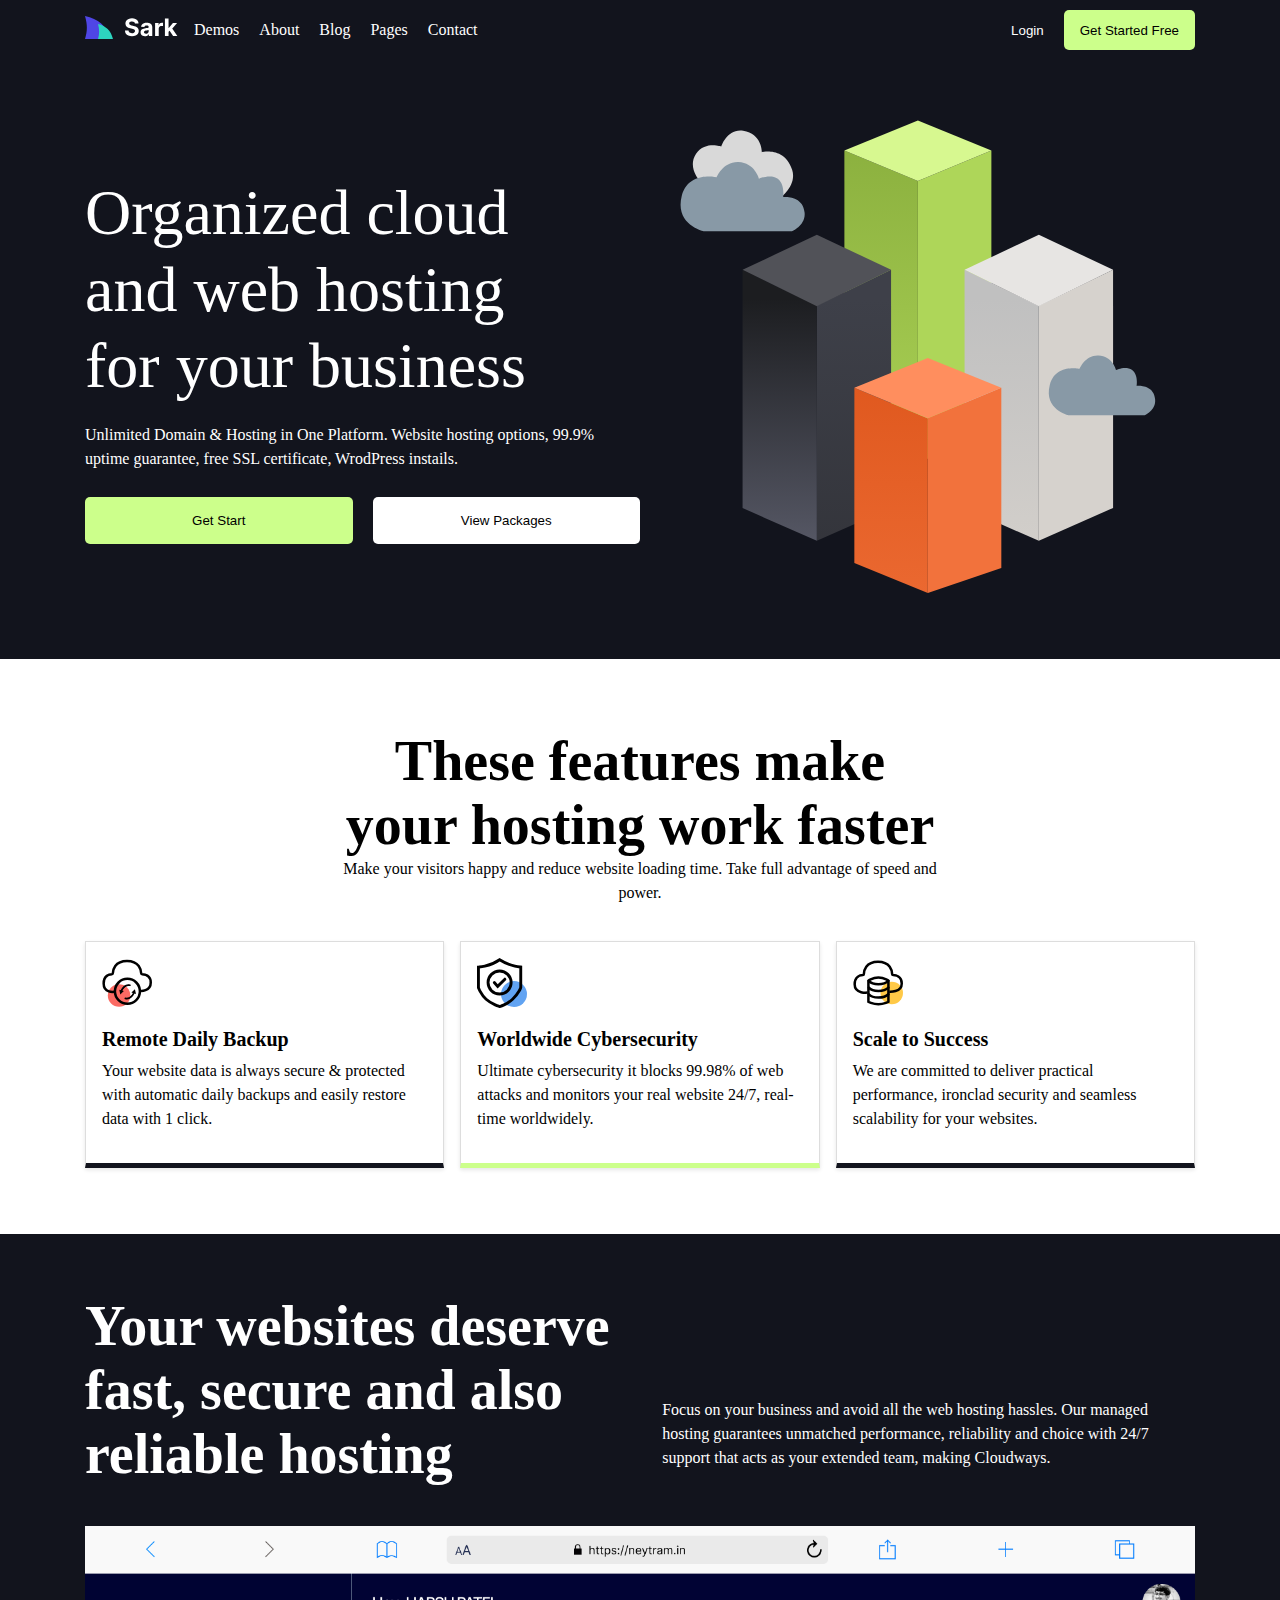
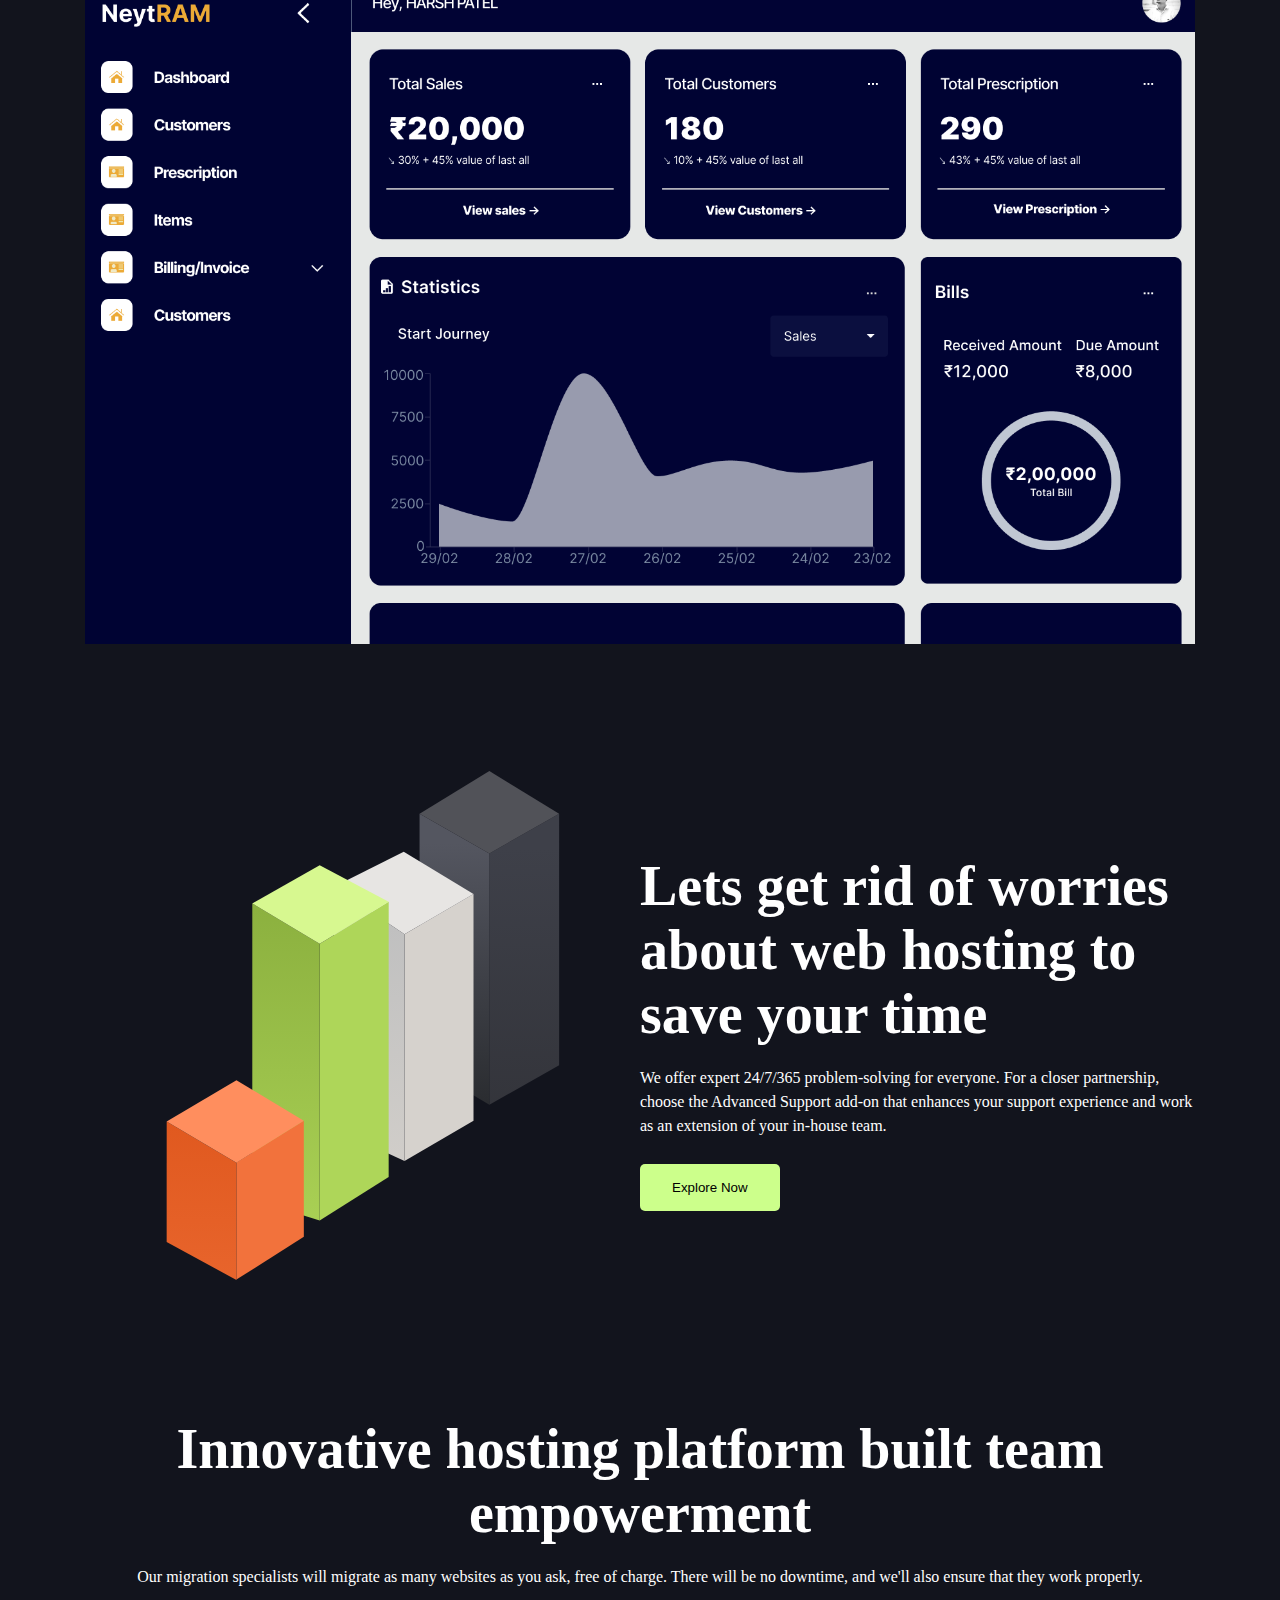
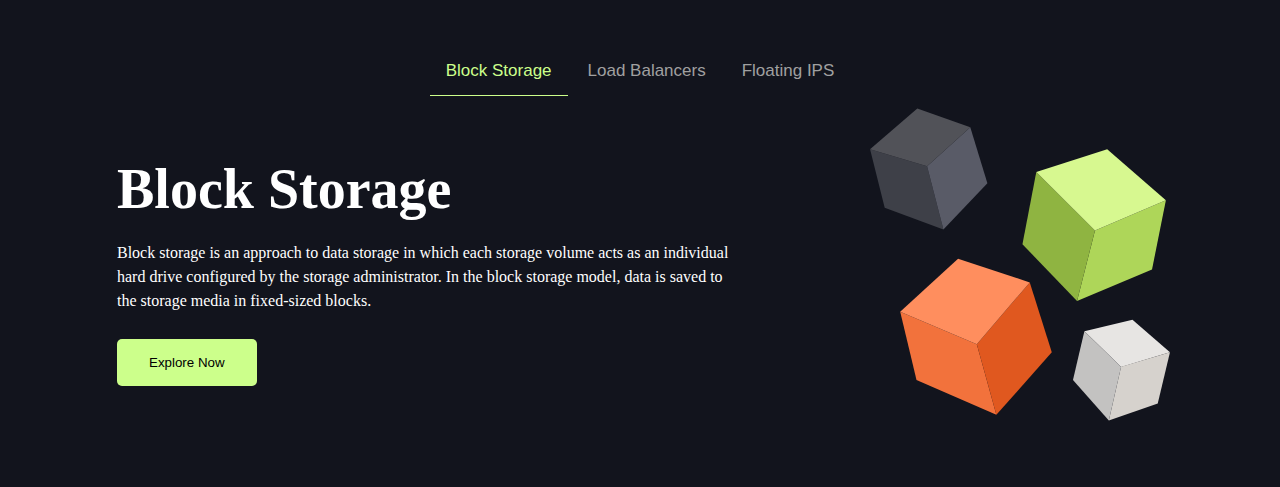
==== index1.html @ 2ee85ca5 "data" ====
<!DOCTYPE html>
<html lang="en">

<head>
    <meta charset="UTF-8">
    <meta name="viewport" content="width=device-width, initial-scale=1.0">
    <title>CSS Customize</title>
    <style>
        * {
            margin: 0;
            padding: 0;
            box-sizing: border-box;
        }

        html {
            scroll-behavior: smooth;
        }

        .container {
            width: 100%;
            padding-right: 15px;
            padding-left: 15px;
            margin-right: auto;
            margin-left: auto;
        }

        @media (max-width: 575.98px) {
            .container {
                max-width: 100%;
            }

            .left2 {
                text-align: center;
                align-items: center;
            }

            h1 {
                font-size: 2rem;
            }

            h2 {
                font-size: 2rem;
            }
        }

        @media (min-width: 576px) {
            .container {
                max-width: 540px;
            }

            .card {
                flex: 1 1 48%;
            }

            h1 {
                font-size: 3rem;
            }

            h2 {
                font-size: 2.5rem;
            }
        }

        @media (max-width: 768px) {
            .left2 {
                text-align: center;
                align-items: center;
            }
        }

        @media (min-width: 768px) {
            .container {
                max-width: 720px;
            }

            .btngroup {
                display: flex;
                gap: 10px;
            }

            .card {
                flex: 1 1 31%;
            }

            .text-dark {
                width: 100%;
            }

            .btngroup button {
                width: auto;
                flex: 1;
            }

            h1 {
                font-size: 3.5rem;
            }

            h2 {
                font-size: 3rem;
            }
        }

        @media (max-width: 992px) {
            .left2 {
                text-align: center;
                align-items: center;
            }

            .left3 {
                text-align: center;
            }

            .uppersec1 .hostingp {
                text-align: center;
            }
        }

        @media (min-width: 992px) {
            .container {
                max-width: 960px;
            }

            .navbar-expand-lg .navbar-toggler {
                display: none;
            }

            .card {
                flex: 1 1 23%;
                /* Four cards per row */
            }

            .text-dark {
                width: 75%;
            }

            .hostingp {
                text-align: center;
            }

            h1 {
                font-size: 4rem;
            }

            h2 {
                font-size: 3.5rem;
            }
        }

        @media (min-width: 1200px) {
            .container {
                max-width: 1140px;
            }

            .left2 {
                width: 50%;
                align-self: center;
            }

            .left3 {
                width: 50%;
                align-content: center;
            }

            .right3 {
                width: 50%;
            }

            .right2 {
                width: 50%;
            }

            .left4 {
                width: 30%;
            }

            .right4 {
                width: 70%;
            }

            .row1 {
                display: flex;
                flex-wrap: wrap;
            }

            .uppersec1 .hostingp {
                width: 48%;
                text-align: left;
                align-content: flex-end;
            }

            .uppersec1 {
                display: flex;
                flex-wrap: wrap;
                justify-content: space-between;
            }

            .text-dark {
                width: 55%;
            }
        }

        .uppersec2 {
            text-align: center;
            display: flex;
            flex-direction: column;
        }

        .tabcontent {
            display: flex;
            padding: 30px 0px;
            flex-direction: row-reverse;
            align-items: center;
        }

        .tabs {
            display: flex;
            justify-content: center;
            flex-wrap: wrap;
        }

        .d-flex {
            display: flex;
            flex-wrap: wrap;
        }

        .reverceclass {
            display: flex;
            flex-direction: row-reverse;
            justify-content: center;
            flex-wrap: wrap;

        }

        .align-item-center {
            align-items: center;
        }

        .justify-content-between {
            justify-content: space-between;
        }

        .navbar {
            padding: .5rem 1rem;
            background-color: #12141D;
        }

        .navbar-nav {
            list-style: none;
        }

        .text-decoration-none {
            text-decoration: none;
        }

        a {
            text-decoration: none;
        }

        .nav-link {
            color: white;
        }

        .btn {
            padding: .8rem 1rem;
            border-radius: 5px;
        }

        .transparent {
            background-color: transparent;
            border: none;
            color: white;
        }

        .button1 {
            background-color: #CCFF8B;
            border: none;
        }

        .button2 {
            background-color: #CCFF8B;
            border: none;
            padding: 1rem 2rem;
            border-radius: 5px;
        }

        .button3 {
            background-color: #ffffff;
            border: none;
            padding: 1rem 2rem;
            border-radius: 5px;
        }

        .navbar-dark .navbar-toggler {
            color: rgba(255, 255, 255, .5);
            border-color: rgba(255, 255, 255, .1);
        }

        .navbar-toggler {
            padding: .25rem .75rem;
            font-size: 1.25rem;
            line-height: 1;
            display: none;
            background-color: transparent;
            border: 1px solid transparent;
            border-radius: .25rem;
        }

        .row {
            margin-bottom: 1rem;
        }

        button,
        select {
            text-transform: none;
        }

        .navbar-toggler-icon {
            display: inline-block;
            width: 1.5em;
            height: 1.5em;
            vertical-align: middle;
            content: "";
            background: no-repeat center center;
            background-size: 100% 100%;
        }

        .navbar-collapse {
            flex-grow: 1;
        }

        .navbar-brand {
            display: inline-block;
            padding-top: .3125rem;
            padding-bottom: .3125rem;
            margin-right: 1rem;
            font-size: 1.25rem;
            line-height: inherit;
            white-space: nowrap;
        }

        .bg-dark {
            background-color: #12141D;
        }

        .py-2 {
            padding-top: 20px;
            padding-bottom: 20px;
        }

        .px-2 {
            padding-left: 20px;
            padding-right: 20px;
        }

        .pt-3 {
            padding-top: 30px;
        }

        .py-1 {
            padding-top: 10px;
            padding-bottom: 10px;
        }

        .py-3 {
            padding-top: 30px;
            padding-bottom: 30px;
        }

        .px-3 {
            padding-left: 30px;
            padding-right: 30px;
        }

        .px-1 {
            padding-left: 10px;
            padding-right: 10px;
        }

        .pt-2 {
            padding-top: 20px;
        }

        .pt-1 {
            padding-top: 10px;
        }

        .pb-2 {
            padding-bottom: 20px;
        }

        .pb-1 {
            padding-bottom: 10px;
        }

        .text-light {
            color: #ffffff;
        }

        .btngroup button {
            width: 100%;
            margin-bottom: 10px;
        }

        h1 {
            margin-bottom: .5rem;
            font-weight: 500;
            line-height: 1.2;
            margin-top: 0;
        }

        p {
            margin-top: 0;
            margin-bottom: 1rem;
            font-size: 1rem;
            font-weight: 400;
            line-height: 1.5;
        }

        .gap-3 {
            gap: 20px;
        }

        .cardgroup {
            display: flex;
            flex-wrap: wrap;
            gap: 1rem;
        }

        .row2 {
            text-align: -webkit-center;
        }

        .card {
            background-color: #fff;
            border: 1px solid #ddd;
            border-radius: 0.5rem;
            overflow: hidden;
            box-shadow: 0 2px 4px rgba(0, 0, 0, 0.1);
            display: flex;
            flex-direction: column;
        }

        .card-body {
            padding: 1rem;
        }

        .card-title {
            font-size: 1.25rem;
            margin-bottom: 0.5rem;
        }

        .card-text {
            flex-grow: 1;
        }

        .icon-small {
            width: 50px;
            height: 50px;
            margin-bottom: 1rem;
        }

        .py-5 {
            padding-top: 50px;
            padding-bottom: 50px;
        }

        .px-5 {
            padding-left: 50px;
            padding-right: 50px;
        }

        .tabs {
            margin-top: 2rem;
        }

        .tab {
            overflow: hidden;
            text-align: center;
        }

        .tab button {
            background-color: inherit;
            border: none;
            outline: none;
            cursor: pointer;
            padding: 14px 16px;
            transition: 0.3s;
            font-size: 17px;
            color: #a0a0a0;
        }

        .tab button:hover {
            background-color: #575757;
        }

        .tab button.active {
            background-color: #12141D;
            color: #CCFF8B;
            border-bottom: 1px solid #CCFF8B;
        }

        .tabcontent {
            display: none;
            padding: 6px 12px;
            border-top: none;
        }

        .content-wrapper {
            display: flex;
            align-items: center;
            justify-content: space-between;
        }

        .left4 {
            width: 30%;
        }

        .right4 {
            width: 60%;
            padding: 20px;
        }


        @media screen and (max-width: 768px) {
            .content-wrapper {
                flex-direction: column;
            }

            .left4,
            .right4 {
                width: 100%;
            }

            .left4 {
                order: 1;
            }

            .right4 {
                order: 2;
            }
        }
    </style>
</head>

<body>
    <!-- NavBar -->
    <nav class="navbar">
        <div class="container d-flex align-item-center justify-content-between">
            <a class="navbar-brand" href="#"><img src="./Logo.svg" alt=""></a>
            <button class="navbar-toggler" type="button" data-toggle="collapse" data-target="#navbarNav"
                arial-controls="navbarNav" arial-expanded="false" arial-label="Toggle navigation">
                <span class="navbar-toggler-icon"></span>
            </button>

            <div class="collapse navbar-collapse d-flex" style="gap: 30px;" id="navbarNav">
                <ul class="navbar-nav d-flex align-item-center" id="navbarNav" style="gap: 20px;">
                    <li class="nav-item active">
                        <a class="nav-link" href="#">Demos</a>
                    </li>
                    <li class="nav-item">
                        <a class="nav-link" href="#">About</a>
                    </li>
                    <li class="nav-item">
                        <a class="nav-link" href="#">Blog</a>
                    </li>
                    <li class="nav-item">
                        <a class="nav-link" href="#">Pages</a>
                    </li>
                    <li class="nav-item">
                        <a class="nav-link" href="#">Contact</a>
                    </li>
                </ul>
            </div>
            <div class="searchbtn">
                <button class="btn transparent">Login</button>
                <button class="btn button1">Get Started Free</button>
            </div>
        </div>
    </nav>

    <!-- Hero Section -->
    <div class="bg-dark py-2">
        <section class="container">
            <div class="row1">
                <div class="left2" style="display:flex; flex-direction:column ">
                    <h1 class="text-light py-1">Organized cloud<br> and web hosting <br> for your business</h1>
                    <p class="text-light pb-1">Unlimited Domain & Hosting in One Platform. Website hosting options,
                        99.9% uptime guarantee, free SSL certificate, WrodPress instails.</p>
                    <div class="btngroup d-flex gap-3">
                        <button class="button2" type="submit">Get Start</button>
                        <button class="button3" type="submit">View Packages</button>
                    </div>
                </div>
                <div class="right2">
                    <img src="./Layer1.svg" style="width: 100%; height:auto" alt="Herobar">
                </div>
            </div>
        </section>
    </div>

    <!-- Cards Section -->
    <div class="bg-light py-5">
        <div class="container">
            <div class="row2 py-2">
                <h2 class="text-dark">These features make your hosting work faster</h2>
                <p class="text-dark">Make your visitors happy and reduce website loading time. Take full advantage of
                    speed and power.</p>
            </div>
            <div class="row">
                <div class="cardgroup">
                    <div class="card" style="border-bottom: 5px solid #12141D; border-radius:0px;">
                        <div class="card-body">
                            <img src="./cloudreset.svg" class="icon-small" alt="...">
                            <h5 class="card-title">Remote Daily Backup</h5>
                            <p class="card-text">Your website data is always secure & protected with automatic daily
                                backups and easily restore data with 1 click.</p>
                        </div>
                    </div>
                    <div class="card" style="border-bottom: 5px solid #CCFF8B; border-radius:0px;">
                        <div class="card-body">
                            <img src="./shild.svg" class="icon-small" alt="...">
                            <h5 class="card-title">Worldwide Cybersecurity</h5>
                            <p class="card-text">Ultimate cybersecurity it blocks 99.98% of web attacks and monitors
                                your real website 24/7, real-time worldwidely.</p>
                        </div>
                    </div>
                    <div class="card" style="border-bottom: 5px solid #12141D; border-radius:0px;">
                        <div class="card-body">
                            <img src="./database.svg" class="icon-small" alt="...">
                            <h5 class="card-title">Scale to Success</h5>
                            <p class="card-text">We are committed to deliver practical performance, ironclad security
                                and seamless scalability for your websites.</p>
                        </div>
                    </div>
                </div>
            </div>
        </div>
    </div>

    <!-- Hosting Section -->
    <div class="bg-dark py-5">
        <div class="container">
            <div class="uppersec1 text-light">
                <h2 class="hostingp py-1">Your websites deserve fast, secure and also reliable hosting</h2>
                <p class="hostingp py-1">Focus on your business and avoid all the web hosting hassles.
                    Our managed hosting guarantees unmatched performance, reliability and choice with 24/7 support that
                    acts as your extended team, making Cloudways.</p>
            </div>
            <div class="imgsec pt-3">
                <img src="./dashboard1.png" style="width: 100%;" alt="Dashboard_Image">
            </div>
        </div>
    </div>

    <!-- Graph Section -->
    <div class="bg-dark py-3">
        <div class="container reverceclass">
            <div class="left3 text-light">
                <h2 class="py-1">Lets get rid of worries about web hosting to save your time
                </h2>
                <p class="py-1">We offer expert 24/7/365 problem-solving for everyone. For a closer partnership, choose
                    the Advanced Support add-on that enhances your support experience and work as an extension of your
                    in-house team.</p>
                <button class="button2">Explore Now</button>
            </div>
            <div class="right3 py-2">
                <img src="./Layer2.svg" style="width: 100%;" alt="">
            </div>
        </div>
    </div>

    <!-- Build Team -->
    <div class="bg-dark py-5">
        <div class="container">
            <div class="uppersec2 text-light">
                <h2 class="py-1">Innovative hosting platform built team empowerment</h2>
                <p class="py-1">Our migration specialists will migrate as many websites as you ask, free of charge.
                    There will be no downtime, and we'll also ensure that they work properly.</p>
            </div>
            <div class="tabs">
                <div class="tab">
                    <button class="tablinks" onclick="openCity(event, 'BlockStorage')">Block Storage</button>
                    <button class="tablinks" onclick="openCity(event, 'LoadBalancers')">Load Balancers</button>
                    <button class="tablinks" onclick="openCity(event, 'FloatingIPS')">Floating IPS</button>
                </div>
                
                <div id="BlockStorage" class="tabcontent">
                    <div class="content-wrapper">
                        <div class="right4 text-light">
                            <h2 class="py-1">Block Storage</h2>
                            <p class="py-1">Block storage is an approach to data storage in which each storage volume
                                acts as an individual hard drive configured by the storage administrator. In the block
                                storage model, data is saved to the storage media in fixed-sized blocks.</p>
                            <button class="button2">Explore Now</button>
                        </div>
                        <div class="left4">
                            <img src="./Layer3.svg" style="width: 100%;" alt="">
                        </div>
                    </div>
                </div>

                <div id="LoadBalancers" class="tabcontent">
                    <div class="content-wrapper">
                        <div class="right4 text-light">
                            <h2 class="py-1">Load Balancers</h2>
                            <p class="py-1">Load balancers are devices that distribute network or application traffic
                                across multiple servers. They help to ensure that no single server becomes overwhelmed
                                and that traffic is distributed efficiently.</p>
                            <button class="button2">Explore Now</button>
                        </div>
                        <div class="left4">
                            <img src="./Layer3.svg" style="width: 100%;" alt="">
                        </div>
                    </div>
                </div>

                <div id="FloatingIPS" class="tabcontent">
                    <div class="content-wrapper">
                        <div class="right4 text-light">
                            <h2 class="py-1">Floating IPS</h2>
                            <p class="py-1">Floating IPs are publicly accessible IP addresses that can be dynamically
                                reassigned to any compute instance. They provide a way to route external traffic to your
                                internal resources.</p>
                            <button class="button2">Explore Now</button>
                        </div>
                        <div class="left4">
                            <img src="./Layer3.svg" style="width: 100%;" alt="">
                        </div>
                    </div>
                </div>

            </div>
        </div>
    </div>

    <script>
        function openCity(evt, cityName) {
            var i, tabcontent, tablinks;
            tabcontent = document.getElementsByClassName("tabcontent");
            for (i = 0; i < tabcontent.length; i++) {
                tabcontent[i].style.display = "none";
            }
            tablinks = document.getElementsByClassName("tablinks");
            for (i = 0; i < tablinks.length; i++) {
                tablinks[i].className = tablinks[i].className.replace(" active", "");
            }
            document.getElementById(cityName).style.display = "flex";
            evt.currentTarget.className += " active";
        }

        // Default open tab
        document.getElementsByClassName("tablinks")[0].click();
    </script>

</body>

</html>
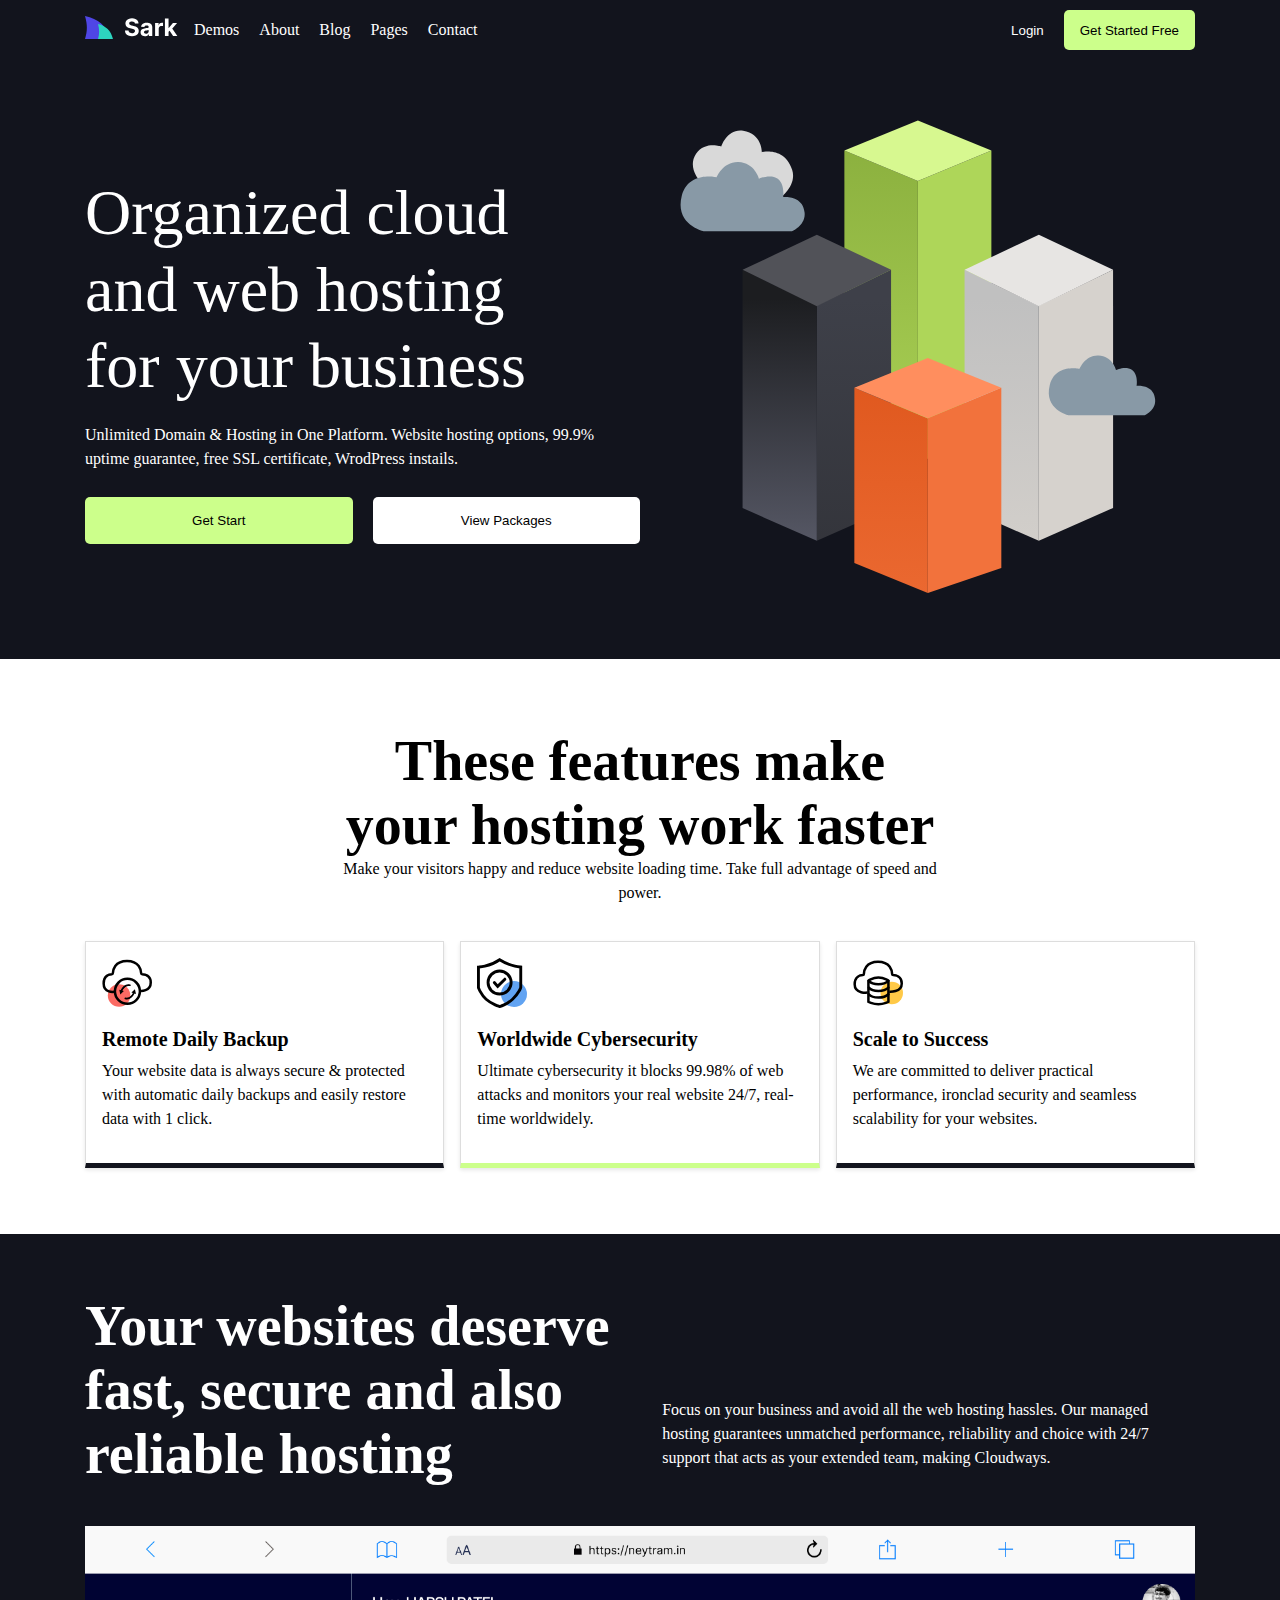
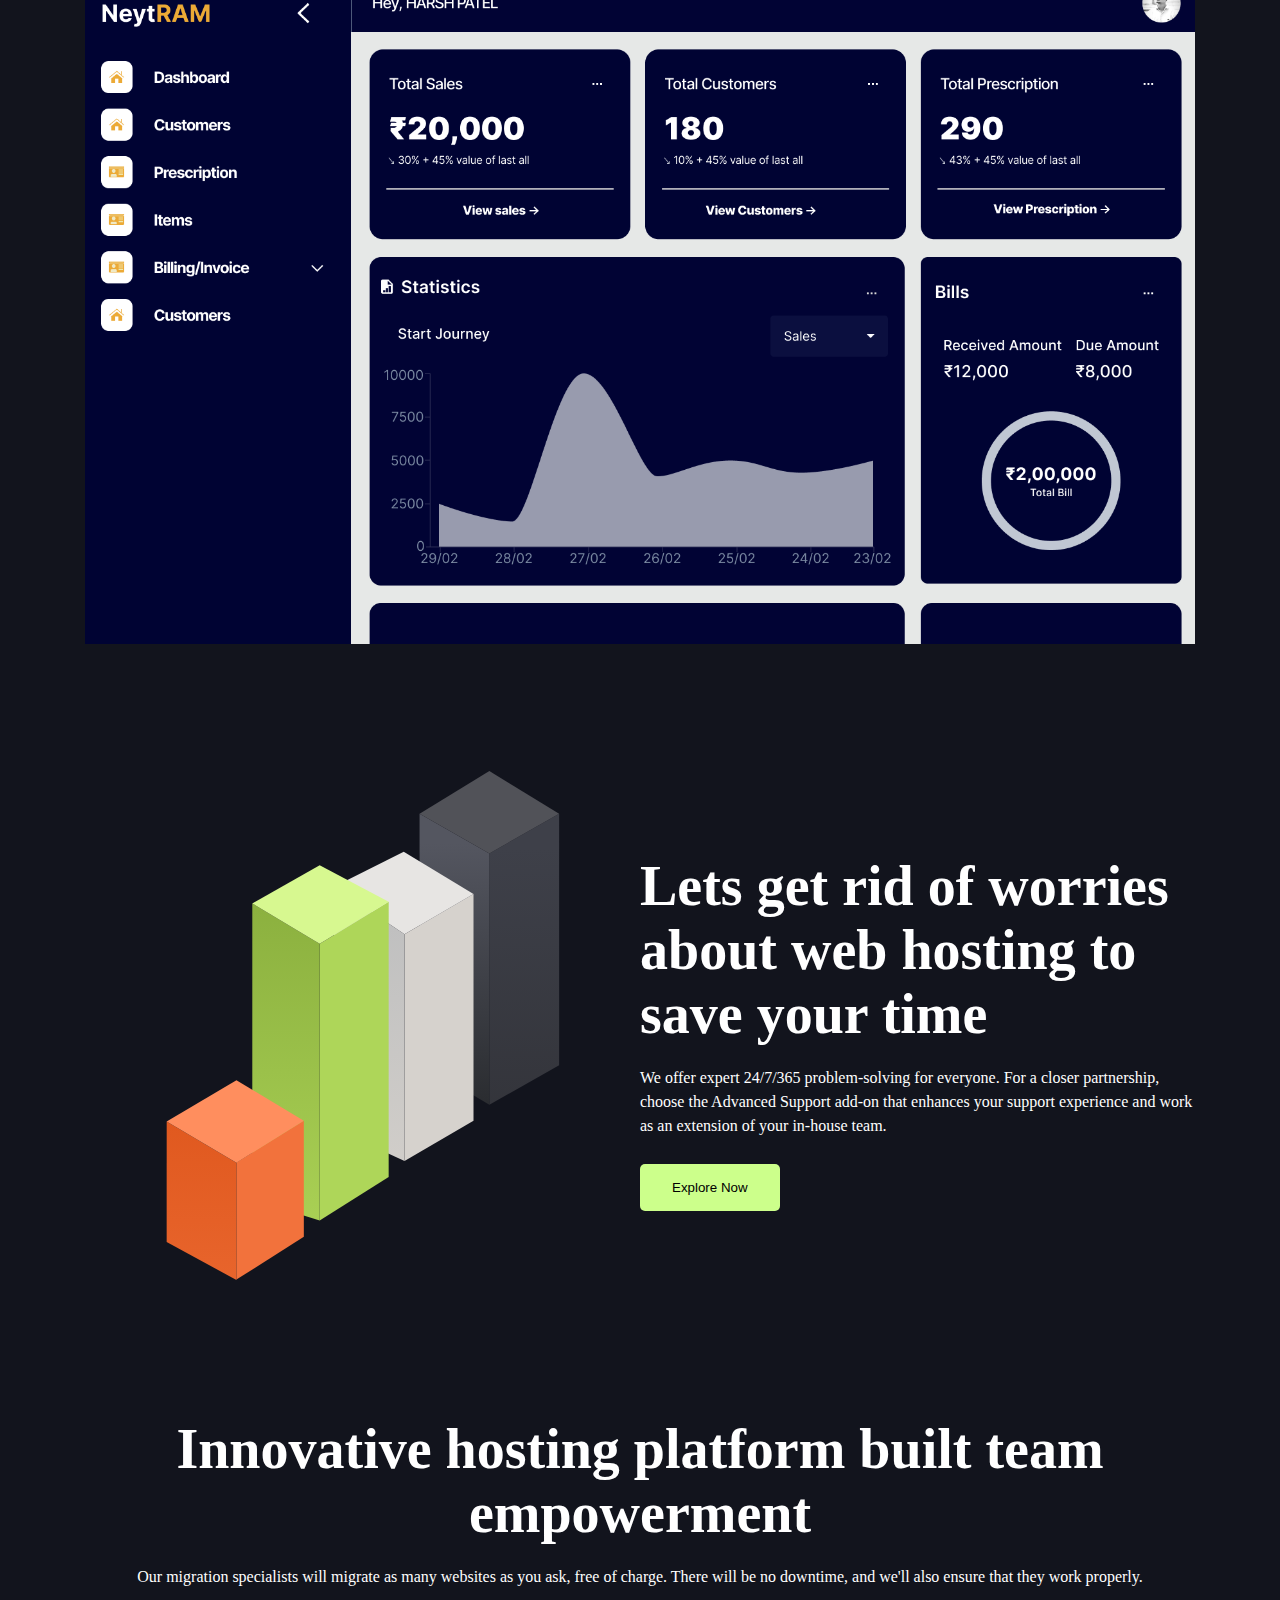
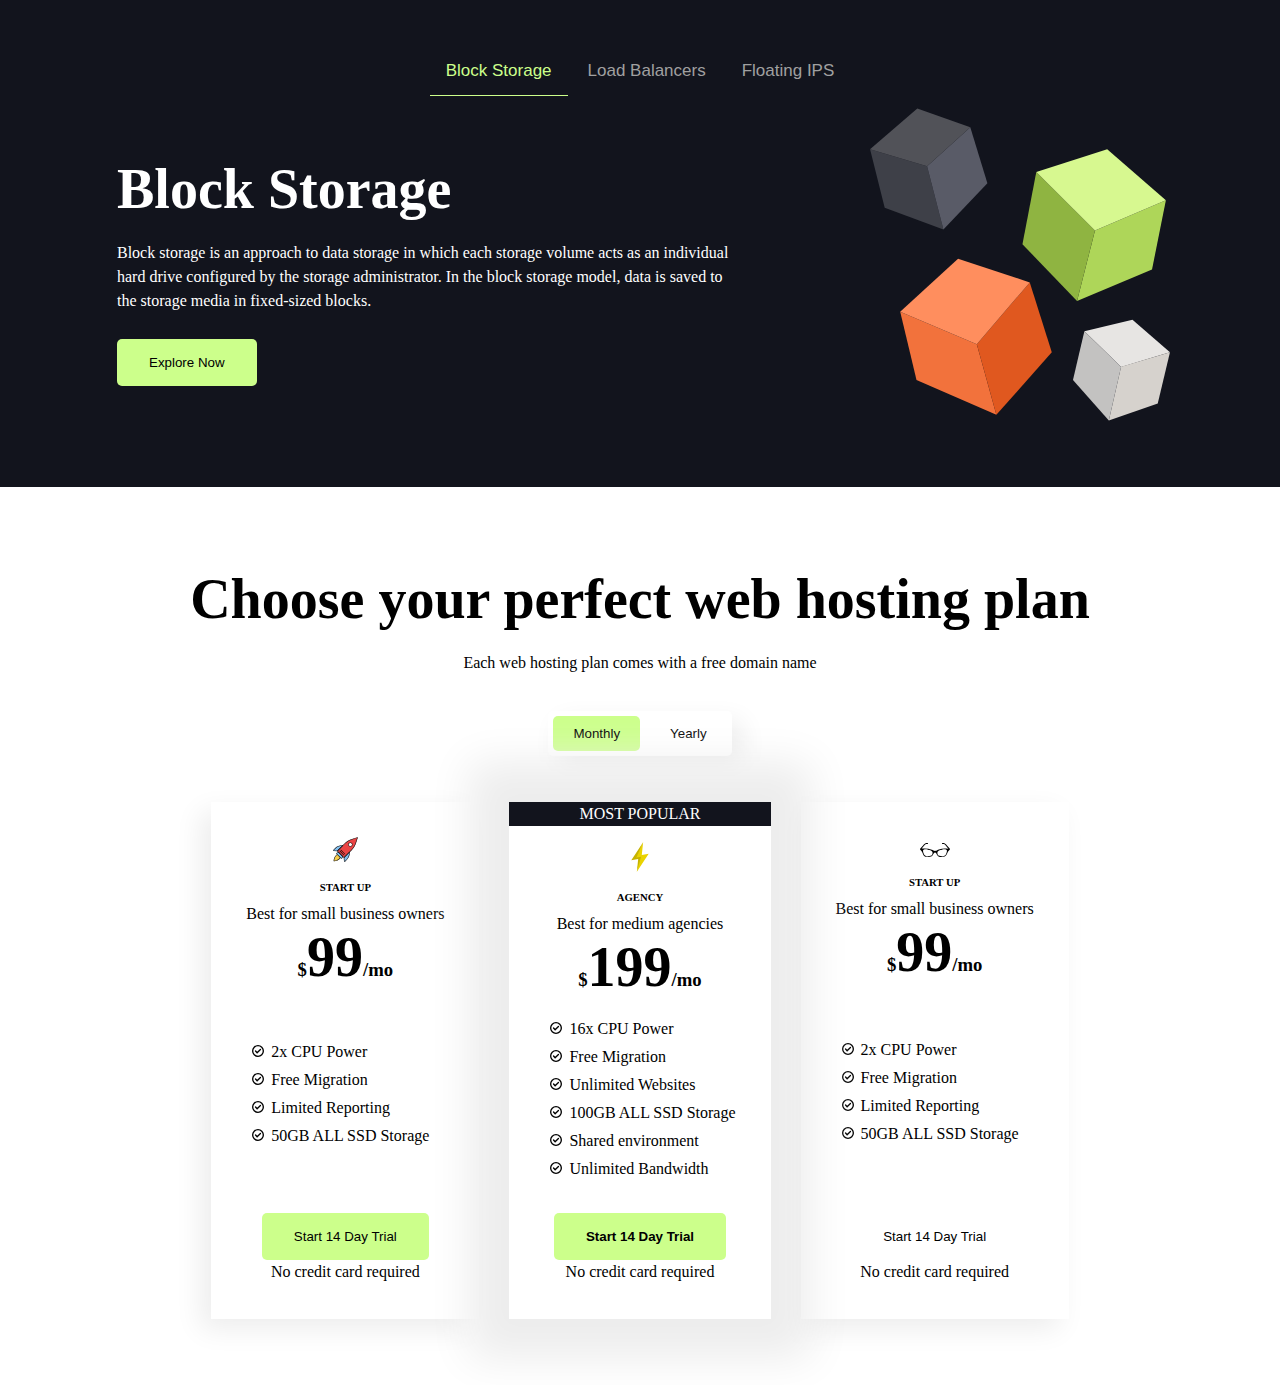
==== commit 9dcd869d: "data1" ====
--- a/index1.html
+++ b/index1.html
@@ -68,6 +68,25 @@
             }
         }
 
+        @media (max-width: 768px) {
+            .content-wrapper {
+                flex-direction: column;
+            }
+
+            .left4,
+            .right4 {
+                width: 100%;
+            }
+
+            .left4 {
+                order: 1;
+            }
+
+            .right4 {
+                order: 2;
+            }
+        }
+
         @media (min-width: 768px) {
             .container {
                 max-width: 720px;
@@ -288,6 +307,14 @@
             border: none;
             padding: 1rem 2rem;
             border-radius: 5px;
+        }
+
+        .button4 {
+            background-color: #ffffff;
+            border: none;
+            padding: 1rem 2rem;
+            border-radius: 5px;
+
         }
 
         .navbar-dark .navbar-toggler {
@@ -520,24 +547,131 @@
             padding: 20px;
         }
 
-
-        @media screen and (max-width: 768px) {
-            .content-wrapper {
-                flex-direction: column;
-            }
-
-            .left4,
-            .right4 {
-                width: 100%;
-            }
-
-            .left4 {
-                order: 1;
-            }
-
-            .right4 {
-                order: 2;
-            }
+        .text-center {
+            text-align: center;
+        }
+
+        span {
+            font-size: 3.5rem;
+        }
+
+        .prising1 {
+            background: #ffffff;
+            box-shadow: -10px 10px 26px #ededed;
+            padding: 35px;
+            z-index: 1;
+            display: flex;
+            flex-direction: column;
+            justify-content: space-between;
+        }
+
+        .prising2 {
+            background: #ffffff;
+            box-shadow: 0px 0px 40px 40px #ededed;
+            ;
+            z-index: 3;
+
+        }
+
+        .maincard {
+            padding: 0px 35px 35px 35px;
+            display: flex;
+            flex-direction: column;
+            justify-content: space-between;
+        }
+
+        .prising3 {
+            background: #ffffff;
+            box-shadow: 10px 10px 26px #ededed;
+            padding: 35px;
+            z-index: 2;
+            display: flex;
+            flex-direction: column;
+            justify-content: space-between;
+        }
+
+        .prising {
+            display: flex;
+            flex-wrap: wrap;
+            justify-content: center;
+            gap: 30px;
+        }
+
+        .prising ul {
+            padding-left: 25px;
+        }
+
+        .prising ul li {
+            line-height: 28px;
+            list-style: url(./rightsign.svg);
+        }
+
+        .priseupper {
+            line-height: 30px;
+        }
+
+        .tabclass {
+            padding: 5px;
+            background: #ffffff;
+            box-shadow: 10px 10px 26px #ededed,
+                -10px -10px 26px #ffffff;
+            border-radius: 5px;
+            display: flex;
+            justify-content: center;
+            gap: 10px;
+        }
+
+        .buttondefal1,
+        .buttondefal2 {
+            padding: 10px 20px;
+            border: none;
+            border-radius: 5px;
+            cursor: pointer;
+            transition: background-color 0.3s, color 0.3s;
+        }
+
+        .buttondefal1 {
+            background-color: #ffffff;
+            color: #000000;
+        }
+
+        .buttondefal2 {
+            background-color: #fff;
+            color: #000000;
+        }
+
+        .buttondefal1:hover,
+        .buttondefal2:hover {
+            background-color: #CCFF8B;
+            color: #000000;
+        }
+
+        .buttondefal1.active,
+        .buttondefal2.active {
+            background-color: #CCFF8B;
+            color: #000000;
+        }
+
+
+        .headercards {
+            display: flex;
+            flex-direction: column;
+            justify-content: center;
+            align-items: center;
+        }
+
+        .tabcontent {
+            display: none;
+        }
+
+        .p-0 {
+            margin: 0;
+        }
+
+        .topper {
+            background-color: #12141D;
+            color: #ffffff;
+            text-align: center;
         }
     </style>
 </head>
@@ -683,7 +817,7 @@
                     <button class="tablinks" onclick="openCity(event, 'LoadBalancers')">Load Balancers</button>
                     <button class="tablinks" onclick="openCity(event, 'FloatingIPS')">Floating IPS</button>
                 </div>
-                
+
                 <div id="BlockStorage" class="tabcontent">
                     <div class="content-wrapper">
                         <div class="right4 text-light">
@@ -733,6 +867,168 @@
         </div>
     </div>
 
+    <!-- Prising Section -->
+    <div class="bg-light py-5">
+        <div class="container">
+            <div class="row">
+                <div class="text-center headercards py-3">
+                    <h2>Choose your perfect web hosting plan</h2>
+                    <p class="py-2">Each web hosting plan comes with a free domain name</p>
+                    <div class="tabclass">
+                        <button class="buttondefal1" onclick="openPrice(event, 'Monthly')"
+                            id="defaultOpen">Monthly</button>
+                        <button class="buttondefal2" onclick="openPrice(event, 'Yearly')">Yearly</button>
+                    </div>
+                </div>
+            </div>
+
+            <div class="row tabcontent1" id="Monthly">
+                <div class="prising">
+                    <div class="prising1">
+                        <div class="priseupper text-center">
+                            <img src="./rocket-12245.svg" style="width: 25px;" alt="">
+                            <h6>START UP</h6>
+                            <p>Best for small business owners</p>
+                            <h3>$<span>99</span>/mo</h3>
+                        </div>
+                        <div class="feacturelist pt-2">
+                            <ul>
+                                <li>2x CPU Power</li>
+                                <li>Free Migration</li>
+                                <li>Limited Reporting</li>
+                                <li>50GB ALL SSD Storage</li>
+                            </ul>
+                        </div>
+                        <div class="bottomgrp text-center pt-3">
+                            <button class="button2">Start 14 Day Trial</button>
+                            <p class="p-0">No credit card required</p>
+                        </div>
+                    </div>
+                    <div class="prising2">
+                        <div class="topper">
+                            <p>MOST POPULAR</p>
+                        </div>
+                        <div class="maincard">
+                            <div class="priseupper text-center">
+                                <img src="./lightning-bolt-4128.svg" style="width: 30px;" alt="">
+                                <h6>AGENCY</h6>
+                                <p>Best for medium agencies</p>
+                                <h3>$<span>199</span>/mo</h3>
+                            </div>
+                            <div class="feacturelist pt-2">
+                                <ul>
+                                    <li>16x CPU Power</li>
+                                    <li>Free Migration</li>
+                                    <li>Unlimited Websites</li>
+                                    <li>100GB ALL SSD Storage</li>
+                                    <li>Shared environment</li>
+                                    <li>Unlimited Bandwidth</li>
+                                </ul>
+                            </div>
+                            <div class="bottomgrp text-center pt-3">
+                                <button class="button2" style="font-weight: 600;">Start 14 Day Trial</button>
+                                <p class="p-0">No credit card required</p>
+                            </div>
+                        </div>
+                    </div>
+                    <div class="prising1">
+                        <div class="priseupper text-center">
+                            <img src="./eye-glasses-icon.svg" style="width: 30px;" alt="">
+                            <h6>START UP</h6>
+                            <p>Best for small business owners</p>
+                            <h3>$<span>99</span>/mo</h3>
+                        </div>
+                        <div class="feacturelist pt-2">
+                            <ul>
+                                <li>2x CPU Power</li>
+                                <li>Free Migration</li>
+                                <li>Limited Reporting</li>
+                                <li>50GB ALL SSD Storage</li>
+                            </ul>
+                        </div>
+                        <div class="bottomgrp text-center pt-3">
+                            <button class="button4">Start 14 Day Trial</button>
+                            <p class="p-0">No credit card required</p>
+                        </div>
+                    </div>
+                </div>
+            </div>
+
+            <div class="row tabcontent1" id="Yearly">
+                <div class="prising">
+                    <div class="prising1">
+                        <div class="priseupper text-center">
+                            <img src="./rocket-12245.svg" style="width: 25px;" alt="">
+                            <h6>START UP</h6>
+                            <p>Best for small business owners</p>
+                            <h3>$<span>299</span>/year</h3>
+                        </div>
+                        <div class="feacturelist pt-2">
+                            <ul>
+                                <li>2x CPU Power</li>
+                                <li>Free Migration</li>
+                                <li>Limited Reporting</li>
+                                <li>50GB ALL SSD Storage</li>
+                            </ul>
+                        </div>
+                        <div class="bottomgrp text-center pt-3">
+                            <button class="button2">Start 14 Day Trial</button>
+                            <p class="p-0">No credit card required</p>
+                        </div>
+                    </div>
+                    <div class="prising2">
+                        <div class="topper">
+                            <p>MOST POPULAR</p>
+                        </div>
+                        <div class="maincard">
+                            <div class="priseupper text-center">
+                                <img src="./lightning-bolt-4128.svg" style="width: 30px;" alt="">
+                                <h6>AGENCY</h6>
+                                <p>Best for medium agencies</p>
+                                <h3>$<span>499</span>/year</h3>
+                            </div>
+                            <div class="feacturelist pt-2">
+                                <ul>
+                                    <li>16x CPU Power</li>
+                                    <li>Free Migration</li>
+                                    <li>Unlimited Websites</li>
+                                    <li>100GB ALL SSD Storage</li>
+                                    <li>Shared environment</li>
+                                    <li>Unlimited Bandwidth</li>
+                                </ul>
+                            </div>
+                            <div class="bottomgrp text-center pt-3">
+                                <button class="button2" style="font-weight: 600;">Start 14 Day Trial</button>
+                                <p class="p-0">No credit card required</p>
+                            </div>
+                        </div>
+                    </div>
+                    <div class="prising1">
+                        <div class="priseupper text-center">
+                            <img src="./eye-glasses-icon.svg" style="width: 30px;" alt="">
+                            <h6>START UP</h6>
+                            <p>Best for small business owners</p>
+                            <h3>$<span>299</span>/year</h3>
+                        </div>
+                        <div class="feacturelist pt-2">
+                            <ul>
+                                <li>2x CPU Power</li>
+                                <li>Free Migration</li>
+                                <li>Limited Reporting</li>
+                                <li>50GB ALL SSD Storage</li>
+                            </ul>
+                        </div>
+                        <div class="bottomgrp text-center pt-3">
+                            <button class="button4">Start 14 Day Trial</button>
+                            <p class="p-0">No credit card required</p>
+                        </div>
+                    </div>
+                </div>
+            </div>
+        </div>
+    </div>
+
+    <!-- Buildteam js -->
     <script>
         function openCity(evt, cityName) {
             var i, tabcontent, tablinks;
@@ -748,10 +1044,33 @@
             evt.currentTarget.className += " active";
         }
 
-        // Default open tab
         document.getElementsByClassName("tablinks")[0].click();
     </script>
 
+    <!-- Prising js -->
+    <script>
+        function openPrice(evt, priceType) {
+            var i, tabcontent, tablinks;
+            tabcontent = document.getElementsByClassName("tabcontent1");
+            for (i = 0; i < tabcontent.length; i++) {
+                tabcontent[i].style.display = "none";
+            }
+            tablinks = document.getElementsByClassName("buttondefal1");
+            for (i = 0; i < tablinks.length; i++) {
+                tablinks[i].className = tablinks[i].className.replace(" active", "");
+            }
+            tablinks = document.getElementsByClassName("buttondefal2");
+            for (i = 0; i < tablinks.length; i++) {
+                tablinks[i].className = tablinks[i].className.replace(" active", "");
+            }
+            document.getElementById(priceType).style.display = "block";
+            evt.currentTarget.className += " active";
+        }
+
+        // Default open tab
+        document.getElementById("defaultOpen").click();
+    </script>
+
 </body>
 
 </html>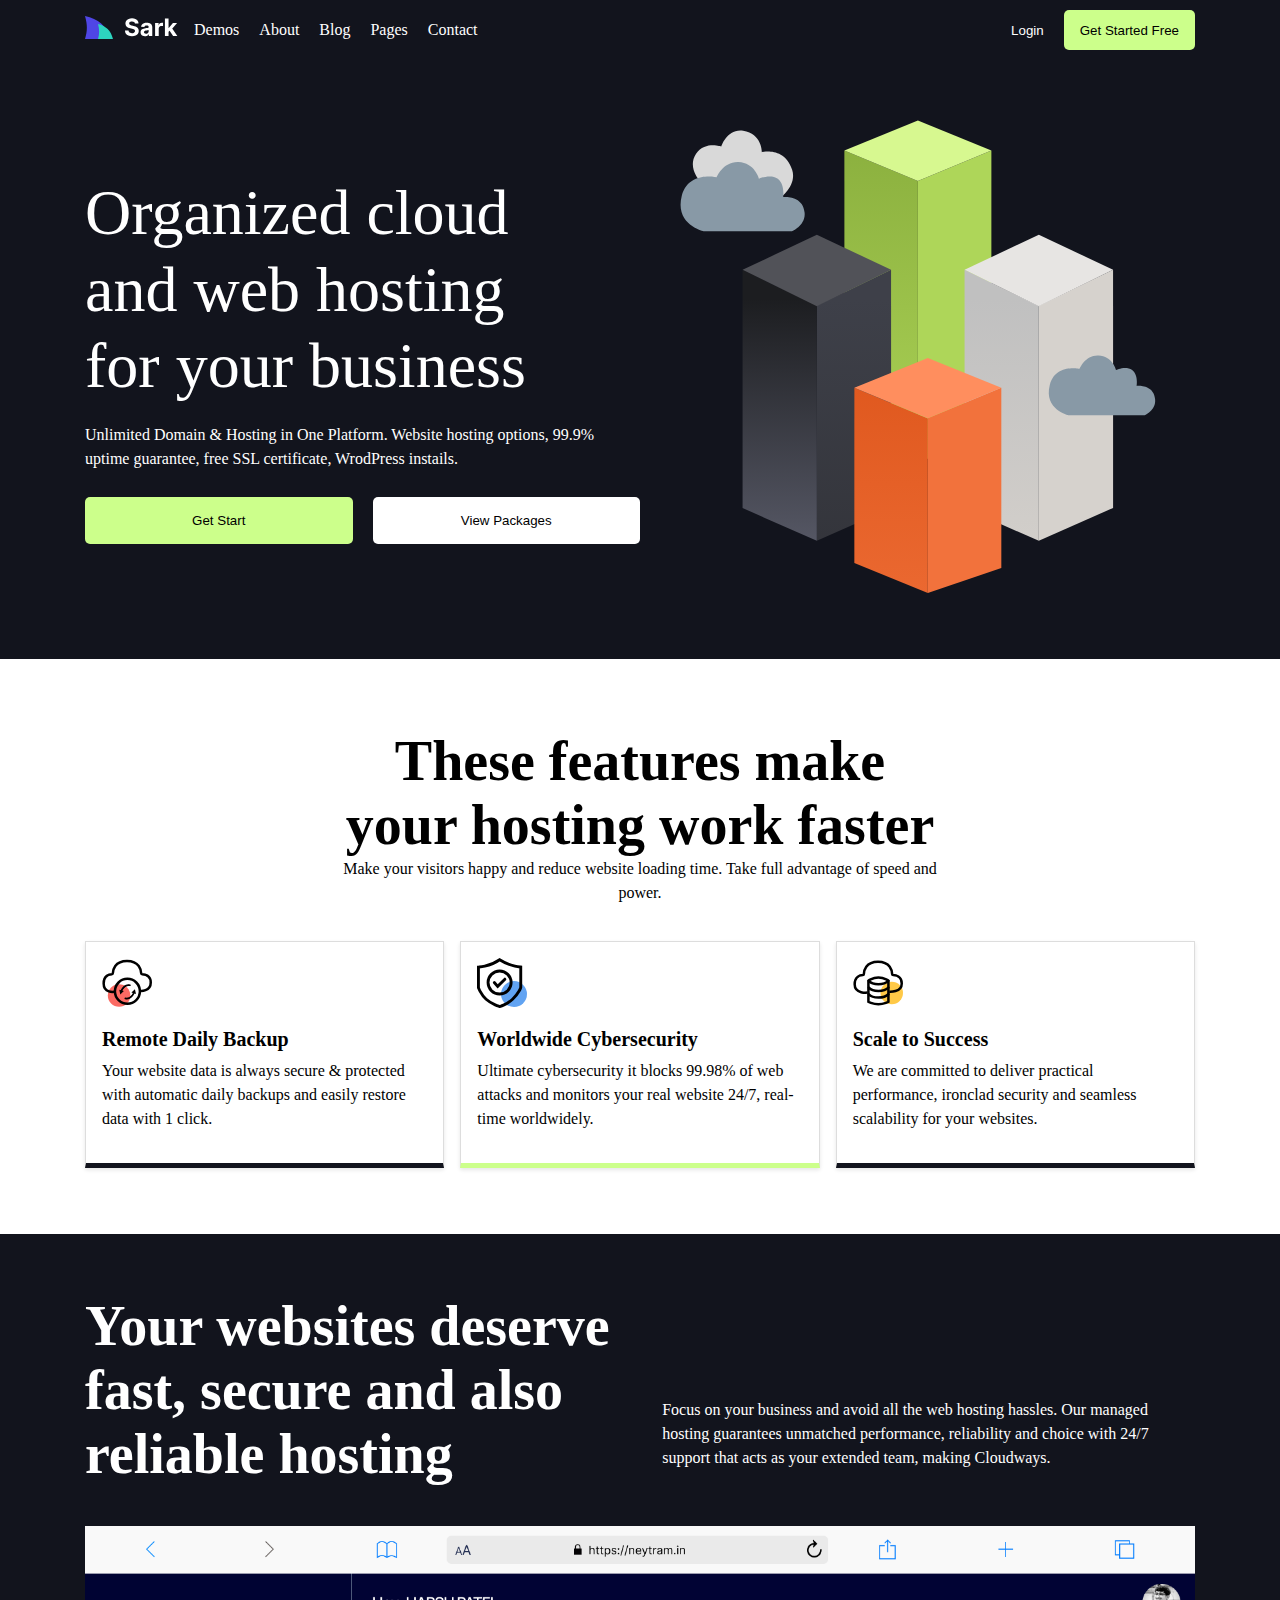
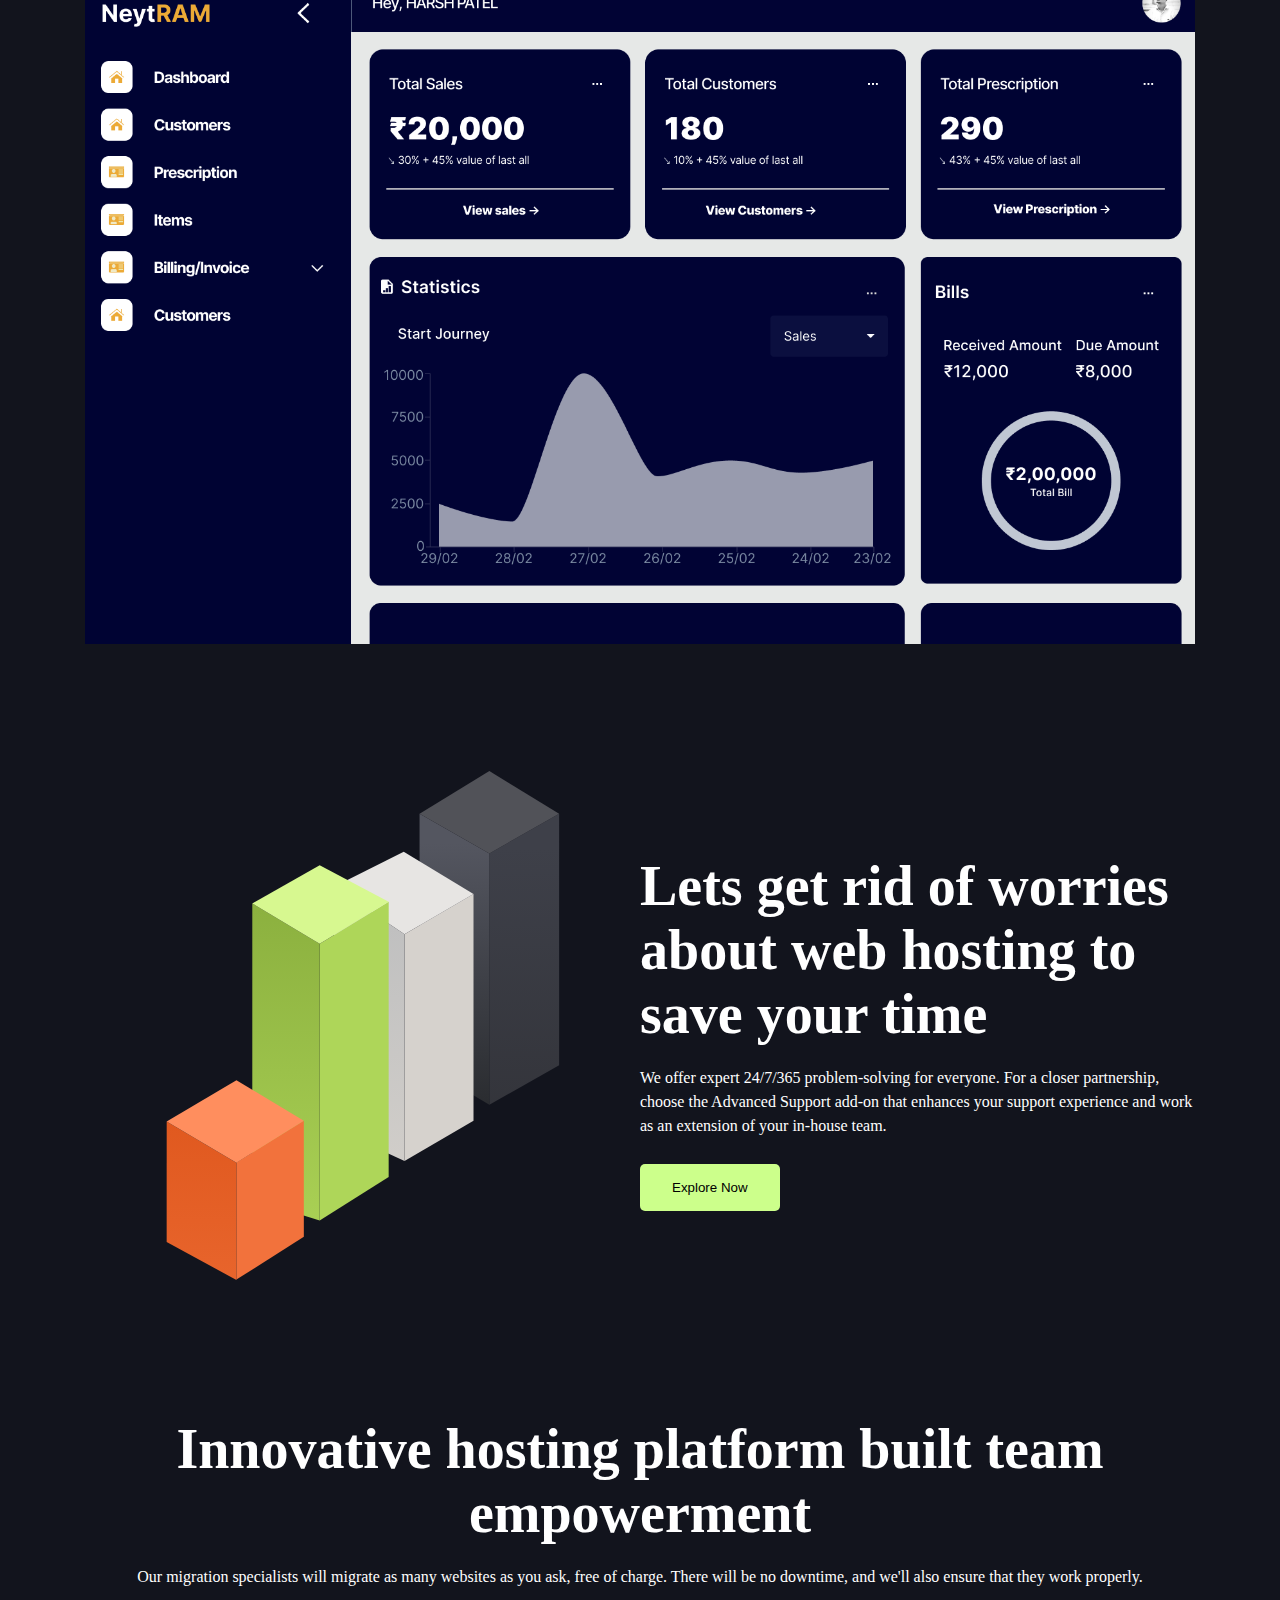
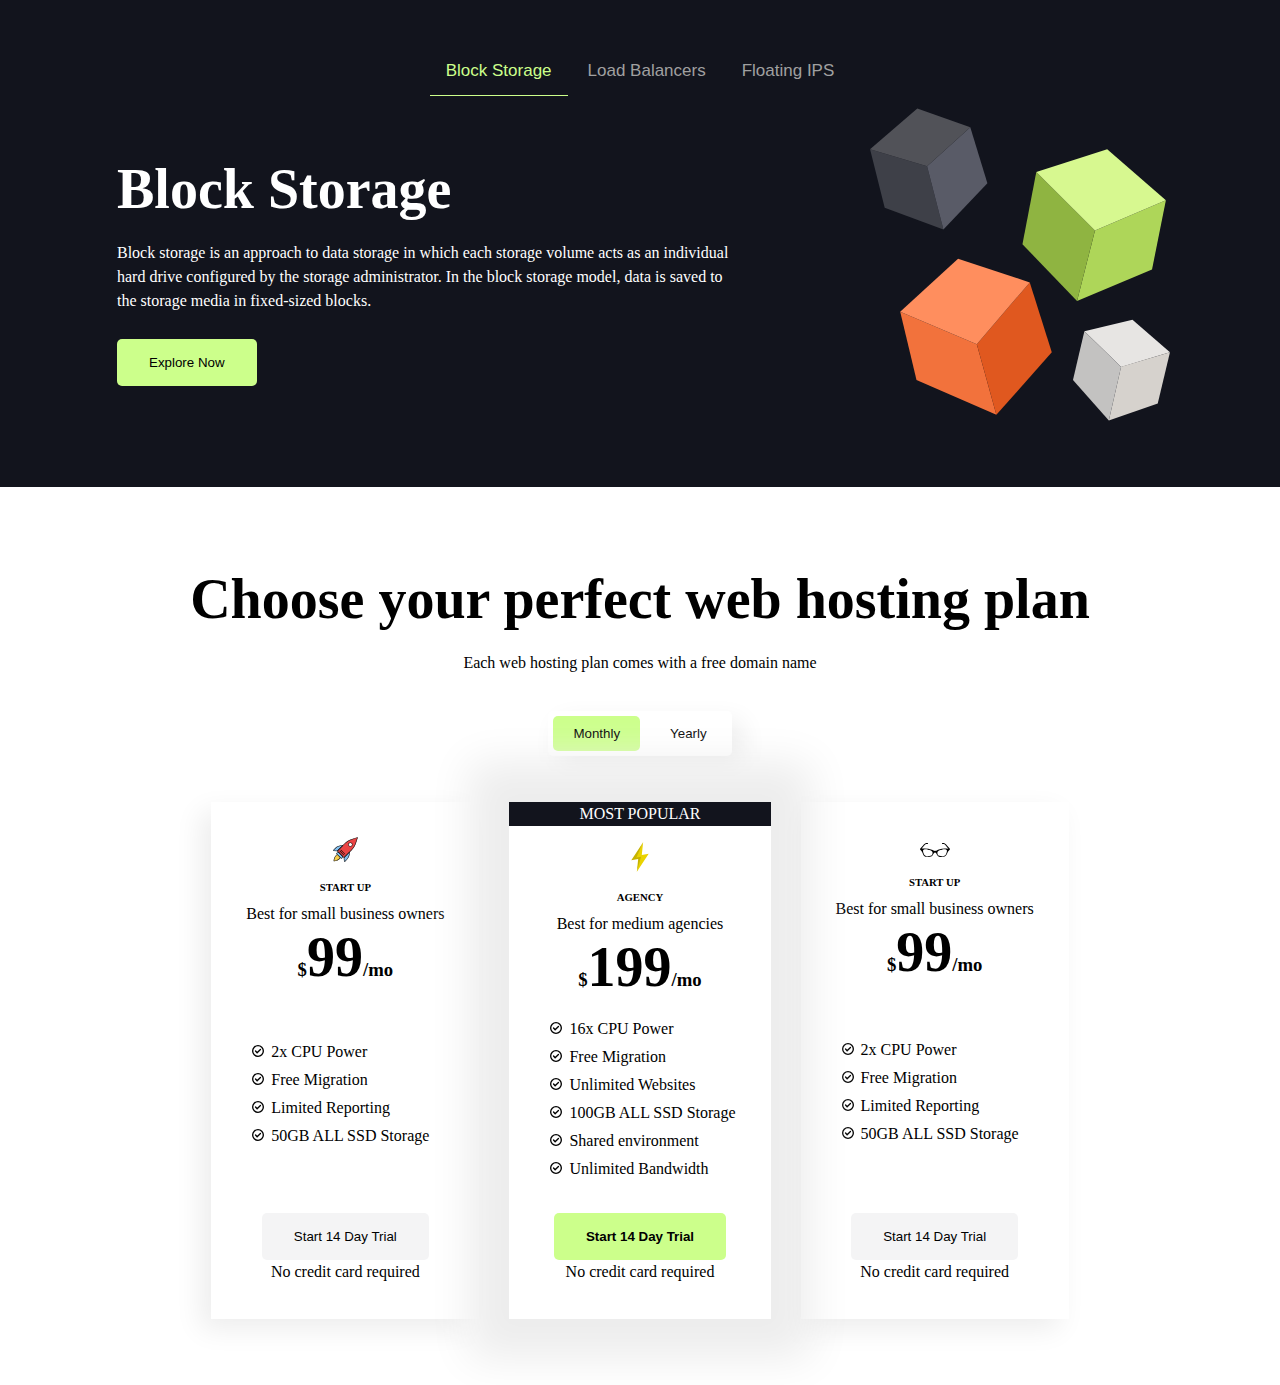
==== commit 5454a2d8: "data2" ====
--- a/index1.html
+++ b/index1.html
@@ -310,11 +310,17 @@
         }
 
         .button4 {
-            background-color: #ffffff;
+            background-color: #F4F4F5;
             border: none;
             padding: 1rem 2rem;
             border-radius: 5px;
-
+        }
+        .button4:hover
+        {
+            background-color: #CCFF8B;
+            transition: 0.5s;
+            transform: translate3d(-10px);
+            box-shadow: 0px 5px 5px 5px rgb(207, 207, 207);
         }
 
         .navbar-dark .navbar-toggler {
@@ -900,7 +906,7 @@
                             </ul>
                         </div>
                         <div class="bottomgrp text-center pt-3">
-                            <button class="button2">Start 14 Day Trial</button>
+                            <button class="button4">Start 14 Day Trial</button>
                             <p class="p-0">No credit card required</p>
                         </div>
                     </div>
@@ -972,7 +978,7 @@
                             </ul>
                         </div>
                         <div class="bottomgrp text-center pt-3">
-                            <button class="button2">Start 14 Day Trial</button>
+                            <button class="button4">Start 14 Day Trial</button>
                             <p class="p-0">No credit card required</p>
                         </div>
                     </div>
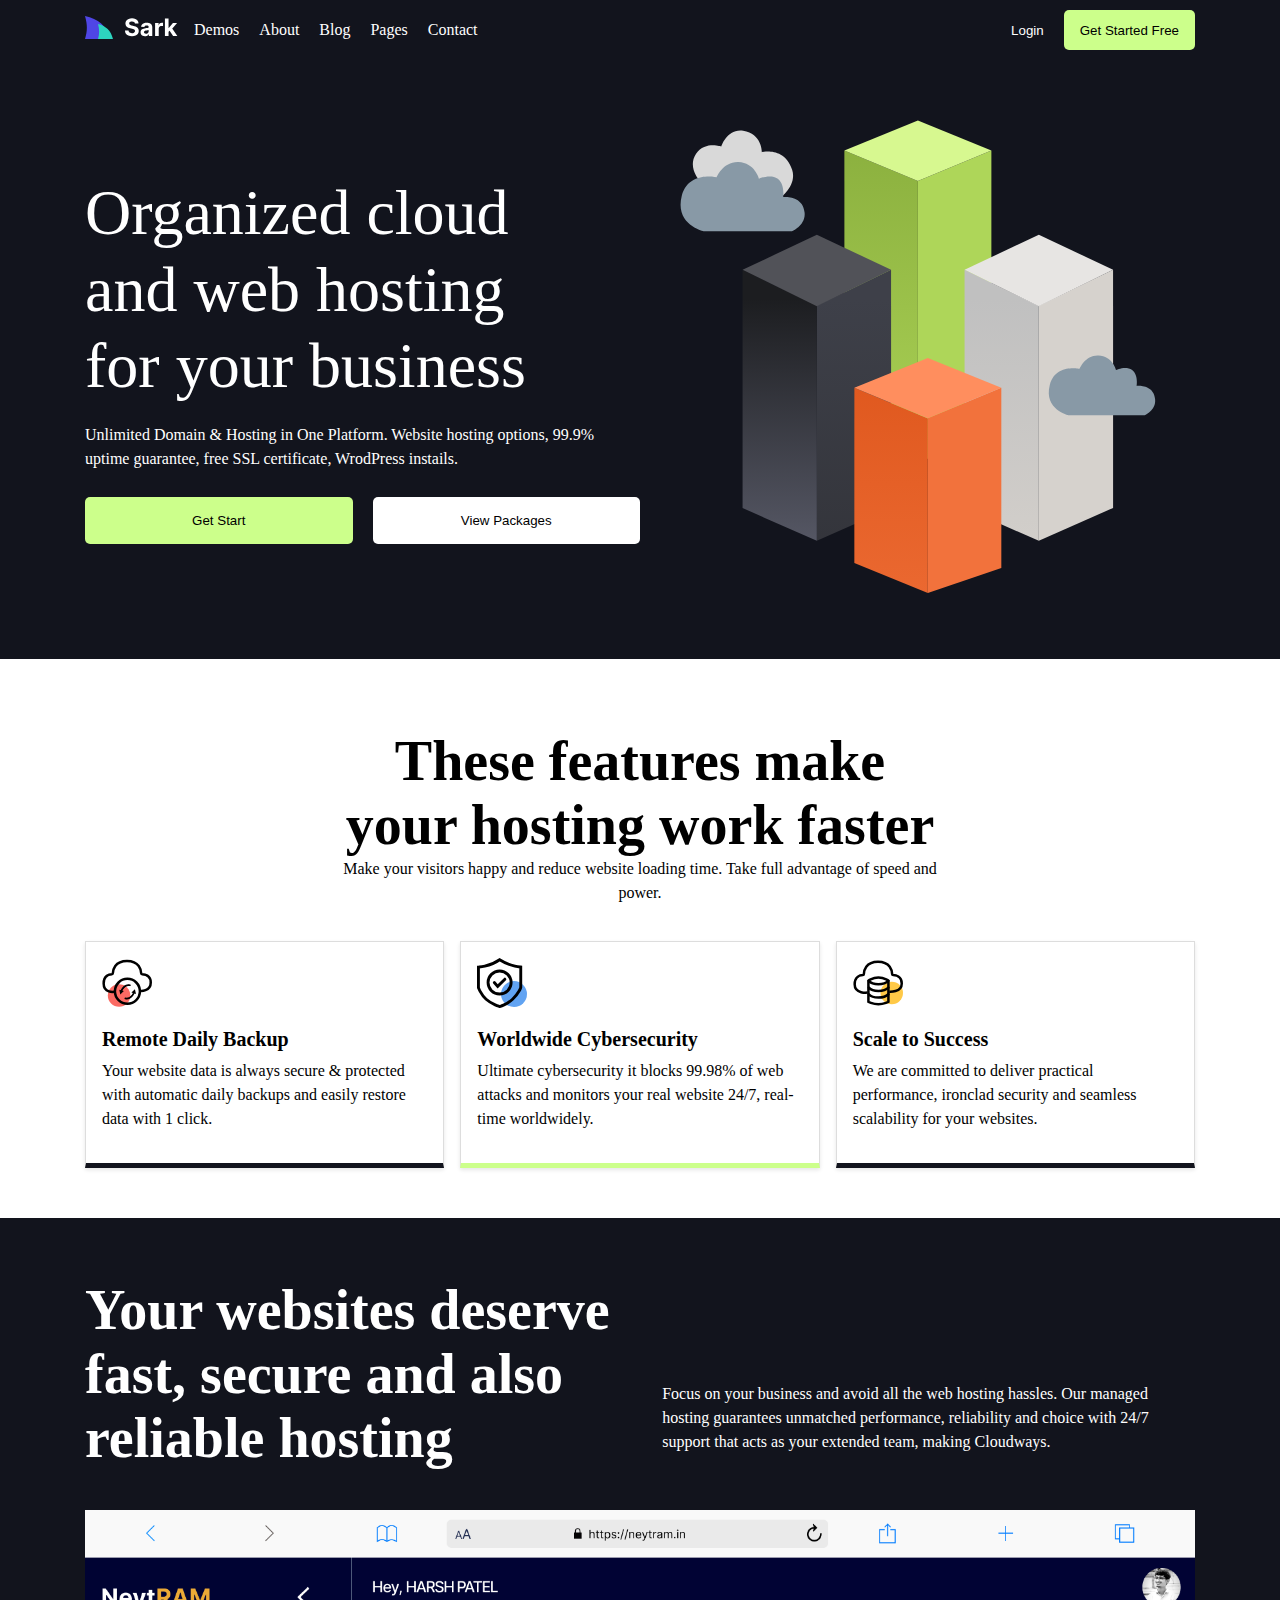
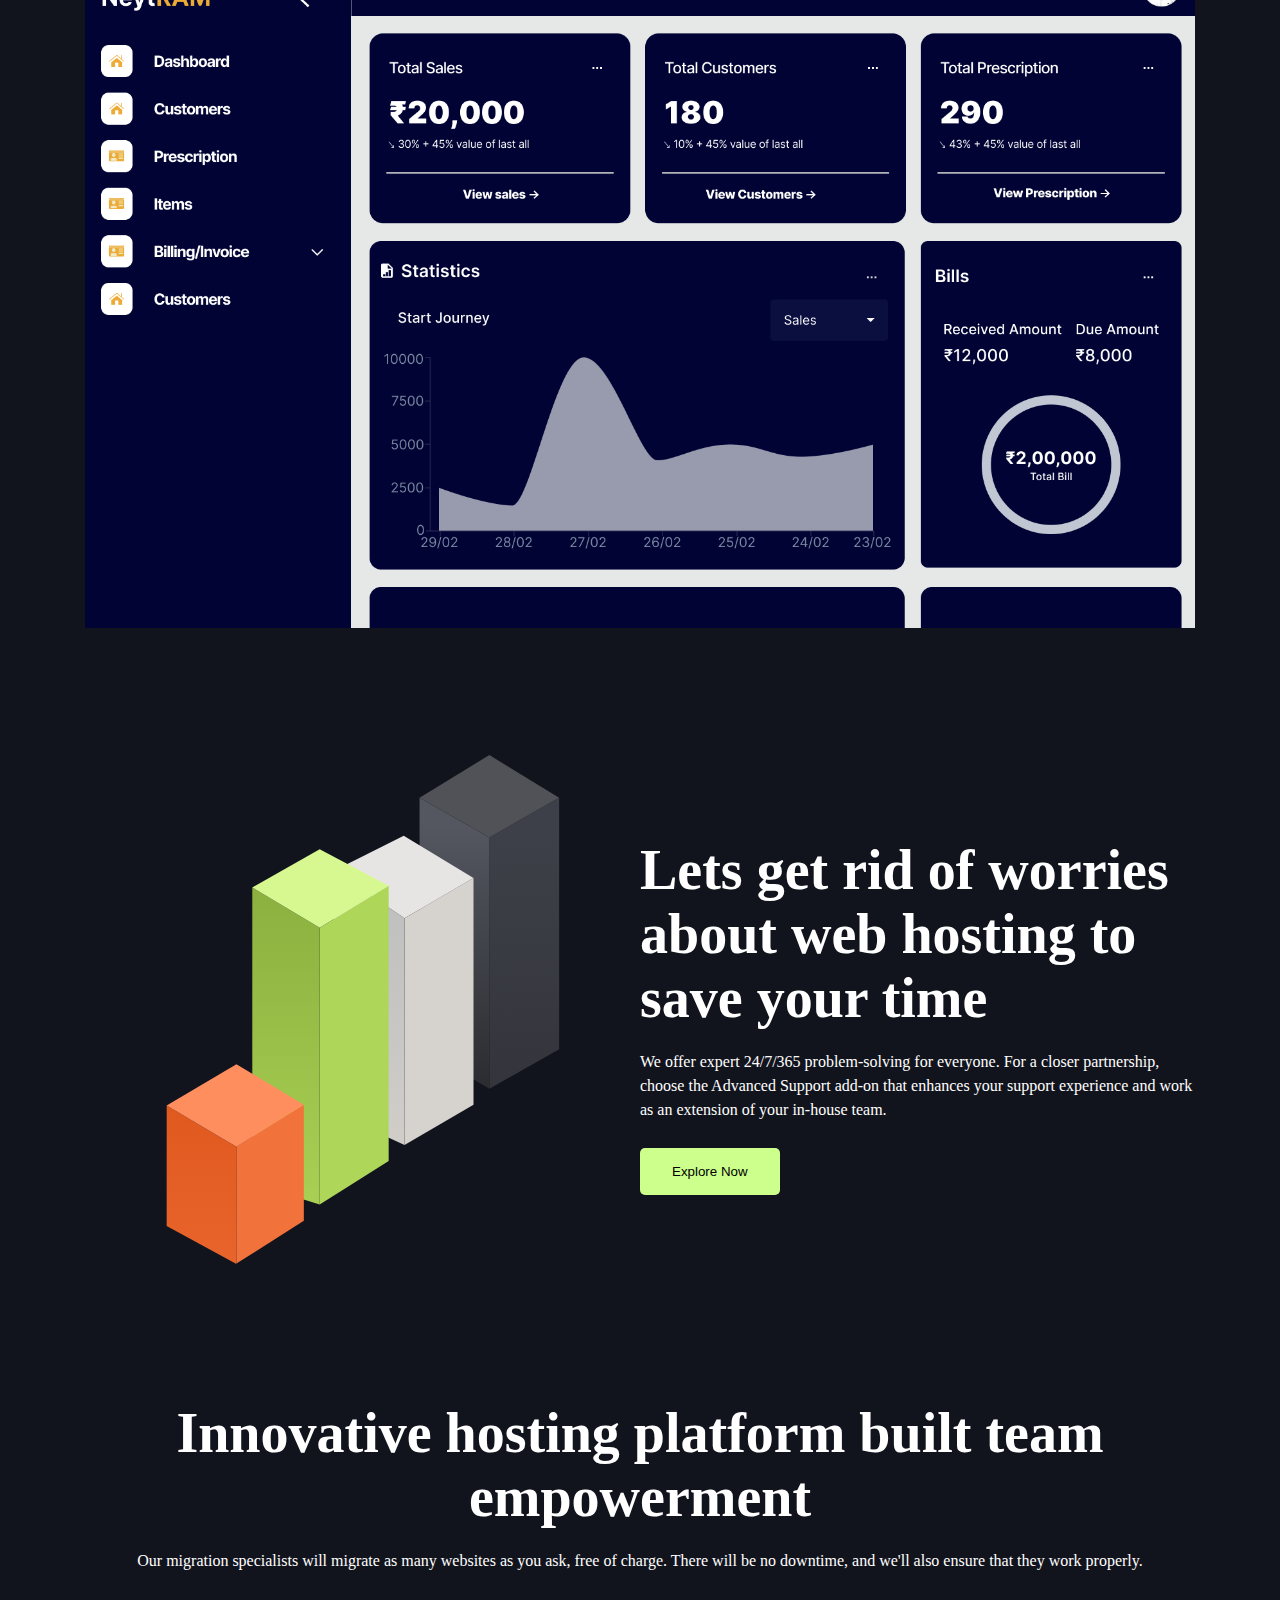
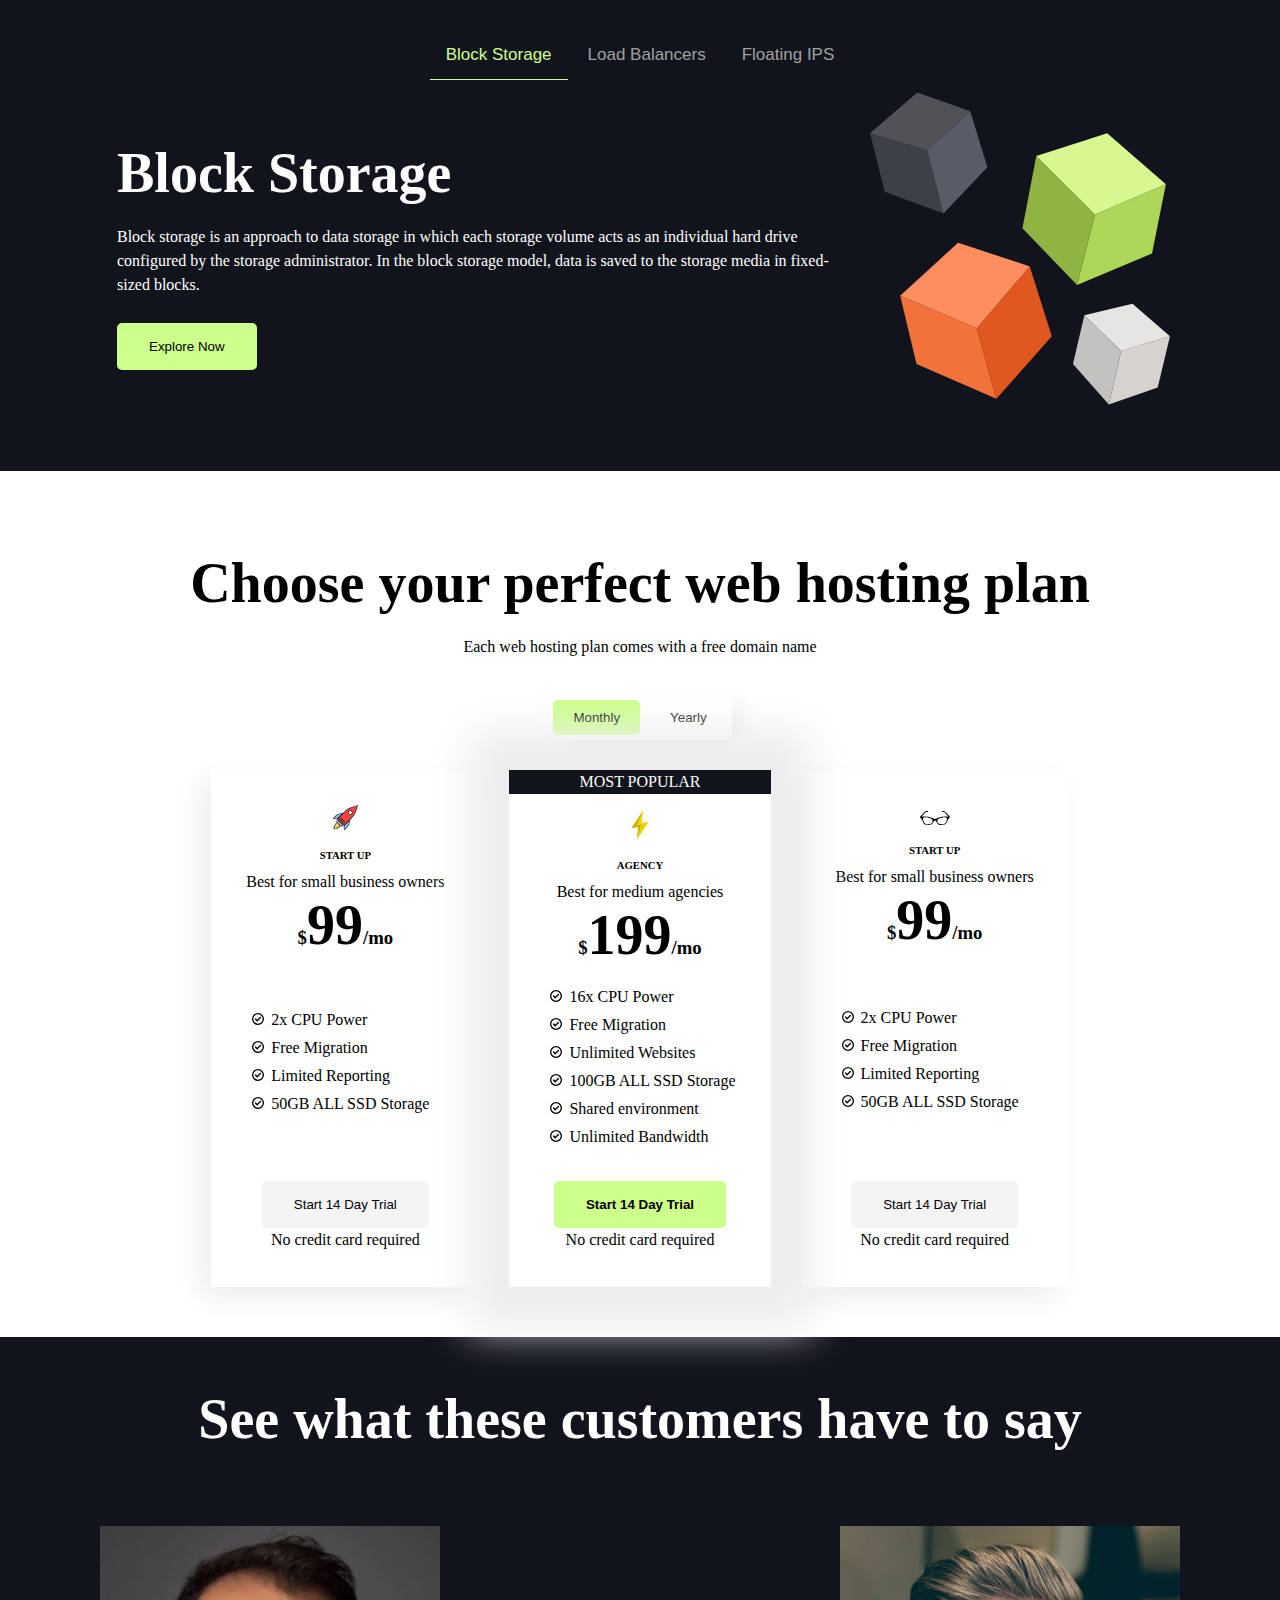
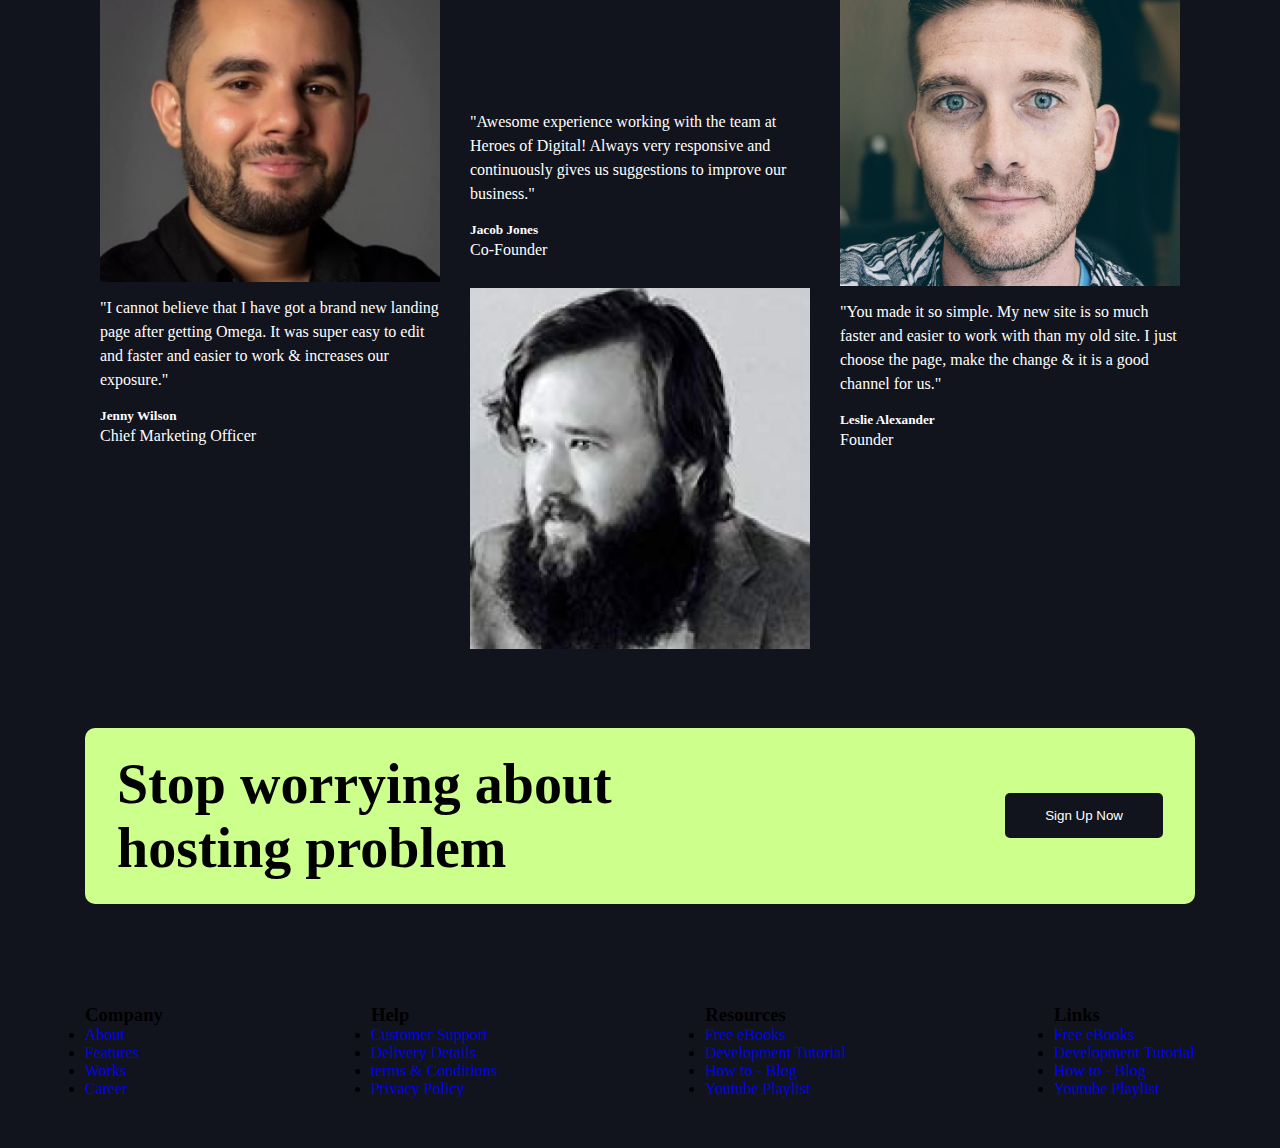
==== commit a7ea7f77: "data3" ====
--- a/index1.html
+++ b/index1.html
@@ -37,6 +37,16 @@
             h1 {
                 font-size: 2rem;
             }
+            .userimg
+            {
+                text-align: center;
+            }
+            .userimg img
+            {
+                width: 100%;
+                height: auto;
+                text-align: center;
+            }
 
             h2 {
                 font-size: 2rem;
@@ -61,18 +71,16 @@
             }
         }
 
-        @media (max-width: 768px) {
-            .left2 {
-                text-align: center;
-                align-items: center;
-            }
-        }
-
+        
         @media (max-width: 768px) {
             .content-wrapper {
                 flex-direction: column;
             }
-
+            
+            .left2 {
+                text-align: center;
+                align-items: center;
+            }
             .left4,
             .right4 {
                 width: 100%;
@@ -80,11 +88,20 @@
 
             .left4 {
                 order: 1;
+                width: 100%;
             }
 
             .right4 {
                 order: 2;
-            }
+                width: 100%;    
+            }
+            .boxsec
+            {
+                text-align: center;
+                gap: 20px;
+                justify-content: center;
+            }
+          
         }
 
         @media (min-width: 768px) {
@@ -96,6 +113,12 @@
                 display: flex;
                 gap: 10px;
             }
+            .userimg img
+            {
+                width: 60%;
+                height: auto;
+                text-align: center;
+            }
 
             .card {
                 flex: 1 1 31%;
@@ -132,6 +155,11 @@
             .uppersec1 .hostingp {
                 text-align: center;
             }
+            .boxsec
+            {
+                justify-content: center;
+                gap: 20px;
+            }
         }
 
         @media (min-width: 992px) {
@@ -142,6 +170,24 @@
             .navbar-expand-lg .navbar-toggler {
                 display: none;
             }
+            .userimg
+            {
+                text-align: center;
+            }
+            .boxsec
+            {
+                justify-content: space-between;
+            }
+            
+            .userimg img
+            {
+                width: 100%;
+                height: auto;
+                text-align: center;
+            }
+            .grid-container .item-2:first-child {
+                order: 2;
+            }
 
             .card {
                 flex: 1 1 23%;
@@ -169,6 +215,16 @@
             .container {
                 max-width: 1140px;
             }
+            .userimg img
+            {
+                width: 100%;
+                height: auto;
+                text-align: center;
+            }
+            .boxsec
+            {
+                justify-content: space-between;
+            }
 
             .left2 {
                 width: 50%;
@@ -191,8 +247,9 @@
             .left4 {
                 width: 30%;
             }
-
+            
             .right4 {
+                padding: 20px;
                 width: 70%;
             }
 
@@ -315,11 +372,11 @@
             padding: 1rem 2rem;
             border-radius: 5px;
         }
-        .button4:hover
-        {
+
+        .button4:hover {
             background-color: #CCFF8B;
             transition: 0.5s;
-            transform: translate3d(-10px);
+            transform: translateY(-10px);
             box-shadow: 0px 5px 5px 5px rgb(207, 207, 207);
         }
 
@@ -336,10 +393,6 @@
             background-color: transparent;
             border: 1px solid transparent;
             border-radius: .25rem;
-        }
-
-        .row {
-            margin-bottom: 1rem;
         }
 
         button,
@@ -544,15 +597,6 @@
             justify-content: space-between;
         }
 
-        .left4 {
-            width: 30%;
-        }
-
-        .right4 {
-            width: 60%;
-            padding: 20px;
-        }
-
         .text-center {
             text-align: center;
         }
@@ -679,10 +723,110 @@
             color: #ffffff;
             text-align: center;
         }
+
+
+
+
+        .grid-container {
+            display: grid;
+            grid-template-columns: repeat(3, 1fr);
+            justify-content: center;
+        }
+
+        .grid-item {
+            padding: 15px;
+            border-radius: 8px;
+            transition: transform 0.3s;
+        }
+
+        .item-1 {
+            grid-column: 1;
+            grid-row: 1 / 4;
+        }
+
+        .item-2 {
+            grid-column: 2;
+            grid-row: 2 / 5;
+        }
+
+        .item-3 {
+            grid-column: 3;
+            grid-row: 1 / 4;
+        }
+
+        /* Responsive Styles */
+        @media (max-width: 992px) {
+            .grid-container {
+                grid-template-columns: 1fr 1fr;
+                grid-template-rows: auto;
+            }
+
+            .item-1 {
+                grid-column: 1 / span 2;
+                grid-row: 1;
+                text-align: center;
+                justify-self: center;
+            }
+
+            .item-2 {
+                grid-column: 1 / span 2;
+                grid-row: 2;
+                text-align: center;
+                justify-self: center;
+            }
+
+            .item-3 {
+                grid-column: 1 / span 2;
+                grid-row: 3;
+                text-align: center;
+                justify-self: center;
+            }
+        }
+
+        @media (max-width: 480px) {
+            .grid-container {
+                grid-template-columns: 1fr;
+                grid-template-rows: auto;
+            }
+
+            .item-1,
+            .item-2,
+            .item-3 {
+                grid-column: 1;
+                grid-row: auto;
+            }
+        }
+        .boxsec
+        {
+            display: flex;
+            flex-wrap: wrap;
+            align-items: center;
+            padding: 1.5rem 2rem;
+            background-color: #CCFF8B;
+            border-radius: 10px;
+        }
+        .darkbtn
+        {
+            background-color: #12141D;
+            color: #ffffff;
+            border-radius: 5px;
+            border: none;
+            height: fit-content;
+            padding: 15px 40px;
+        }
+        .footer
+        {
+            display: flex;
+            flex-wrap: wrap;
+            justify-content: space-between;
+        }
     </style>
 </head>
 
 <body>
+    <!--+===========================================+-->
+    <!---===================HTML====================--->
+    <!--+===========================================+-->
     <!-- NavBar -->
     <nav class="navbar">
         <div class="container d-flex align-item-center justify-content-between">
@@ -1034,6 +1178,133 @@
         </div>
     </div>
 
+    <!-- Customers Section -->
+    <div class="customers bg-dark" id="customers">
+        <div class="row justify-content-center py-5">
+            <div class="col-md-6 text-center">
+                <h2 class="text-light">See what these customers have to say</h2>
+            </div>
+        </div>
+        <div class="container">
+            <div class="usercol">
+                <div class="row justify-content-center  grid-container">
+
+                    <div class="grid-item item-1">
+                        <div class="userimg">
+                            <img src="./user1.png" class="py-1" alt="User 1">
+                        </div>
+                        <div class="userdescription">
+                            <p class="text-light">"I cannot believe that I have got a brand new landing page after
+                                getting Omega. It was super easy to edit and faster and easier to work & increases
+                                our exposure."</p>
+                            <h5 class="text-light">Jenny Wilson</h5>
+                            <p class="text-light">Chief Marketing Officer</p>
+                        </div>
+                    </div>
+
+                    <div class="grid-item item-2">
+                        <div class="userdescription">
+                            <p class="text-light">"Awesome experience working with the team at Heroes of Digital!
+                                Always very responsive and continuously gives us suggestions to improve our
+                                business."</p>
+                            <h5 class="text-light">Jacob Jones</h5>
+                            <p class="text-light">Co-Founder</p>
+                        </div>
+                        <div class="userimg">
+                            <img src="./user2.png" class="py-1" alt="User 2">
+                        </div>
+                    </div>
+
+                    <div class="grid-item item-3">
+                        <div class="userimg">
+                            <img src="./user3.png" class="py-1" alt="User 3">
+                        </div>
+                        <div class="userdescription">
+                            <p class="text-light">"You made it so simple. My new site is so much faster and easier
+                                to work with than my old site. I just choose the page, make the change & it is a
+                                good channel for us."</p>
+                            <h5 class="text-light">Leslie Alexander</h5>
+                            <p class="text-light">Founder</p>
+                        </div>
+                    </div>
+
+                </div>
+            </div>
+        </div>
+    </div>
+
+    <!-- Box Section -->
+     <div class="bg-dark py-5">
+        <div class="container">
+            <div class="row">
+                <div class="col boxsec">
+                    <h2 style="width: 31rem;">Stop worrying about hosting problem</h2>
+                    <button class="darkbtn">Sign Up Now</button>
+                </div>
+            </div>
+         </div>
+     </div>
+
+    <!-- Footer Section -->
+     <div class="bg-dark py-5">
+        <div class="container">
+            <div class="row footer">
+
+                <div class="footeritem">
+                    <div class="headertitle"><h3>Company</h3></div>
+                    <div class="footerlist">
+                        <ul class="list-unstyled">
+                            <li><a href="#">About</a></li>
+                            <li><a href="#">Features</a></li>
+                            <li><a href="#">Works</a></li>
+                            <li><a href="#">Career</a></li>
+                        </ul>
+                    </div>
+                </div>
+
+                <div class="footeritem">
+                    <div class="headertitle"><h3>Help</h3></div>
+                    <div class="footerlist">
+                        <ul class="list-unstyled">
+                            <li><a href="#">Customer Support</a></li>
+                            <li><a href="#">Delivery Details</a></li>
+                            <li><a href="#">terms & Conditions</a></li>
+                            <li><a href="#">Privacy Policy</a></li>
+                        </ul>
+                    </div>
+                </div>
+
+                <div class="footeritem">
+                    <div class="headertitle"><h3>Resources</h3></div>
+                    <div class="footerlist">
+                        <ul class="list-unstyled">
+                            <li><a href="#">Free eBooks</a></li>
+                            <li><a href="#">Development Tutorial</a></li>
+                            <li><a href="#">How to - Blog</a></li>
+                            <li><a href="#">Youtube Playlist</a></li>
+                        </ul>
+                    </div>
+                </div>
+
+                <div class="footeritem">
+                    <div class="headertitle"><h3>Links</h3></div>
+                    <div class="footerlist">
+                        <ul class="list-unstyled">
+                            <li><a href="#">Free eBooks</a></li>
+                            <li><a href="#">Development Tutorial</a></li>
+                            <li><a href="#">How to - Blog</a></li>
+                            <li><a href="#">Youtube Playlist</a></li>
+                        </ul>
+                    </div>
+                </div>
+
+            </div>
+        </div>
+     </div>
+    
+    <!--+===========================================+-->
+    <!---===============Java Script=================--->
+    <!--+===========================================+-->
     <!-- Buildteam js -->
     <script>
         function openCity(evt, cityName) {
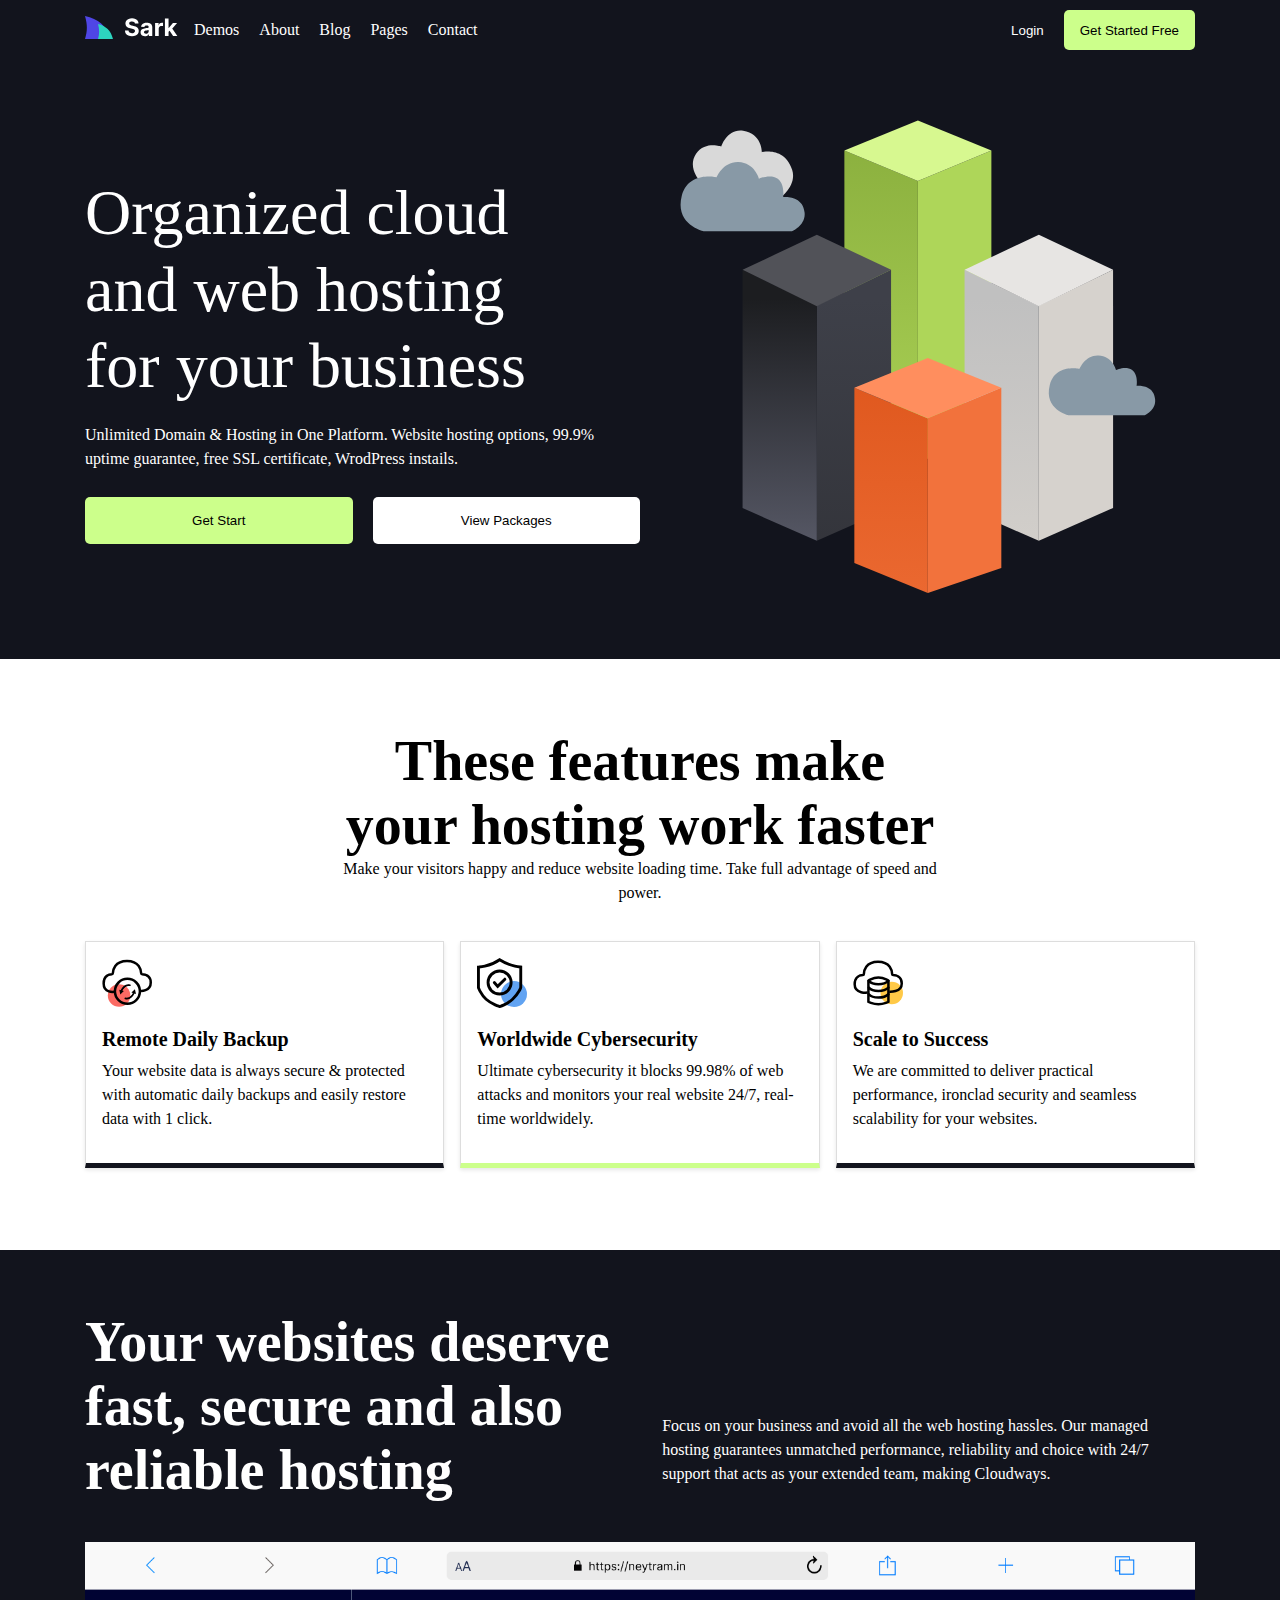
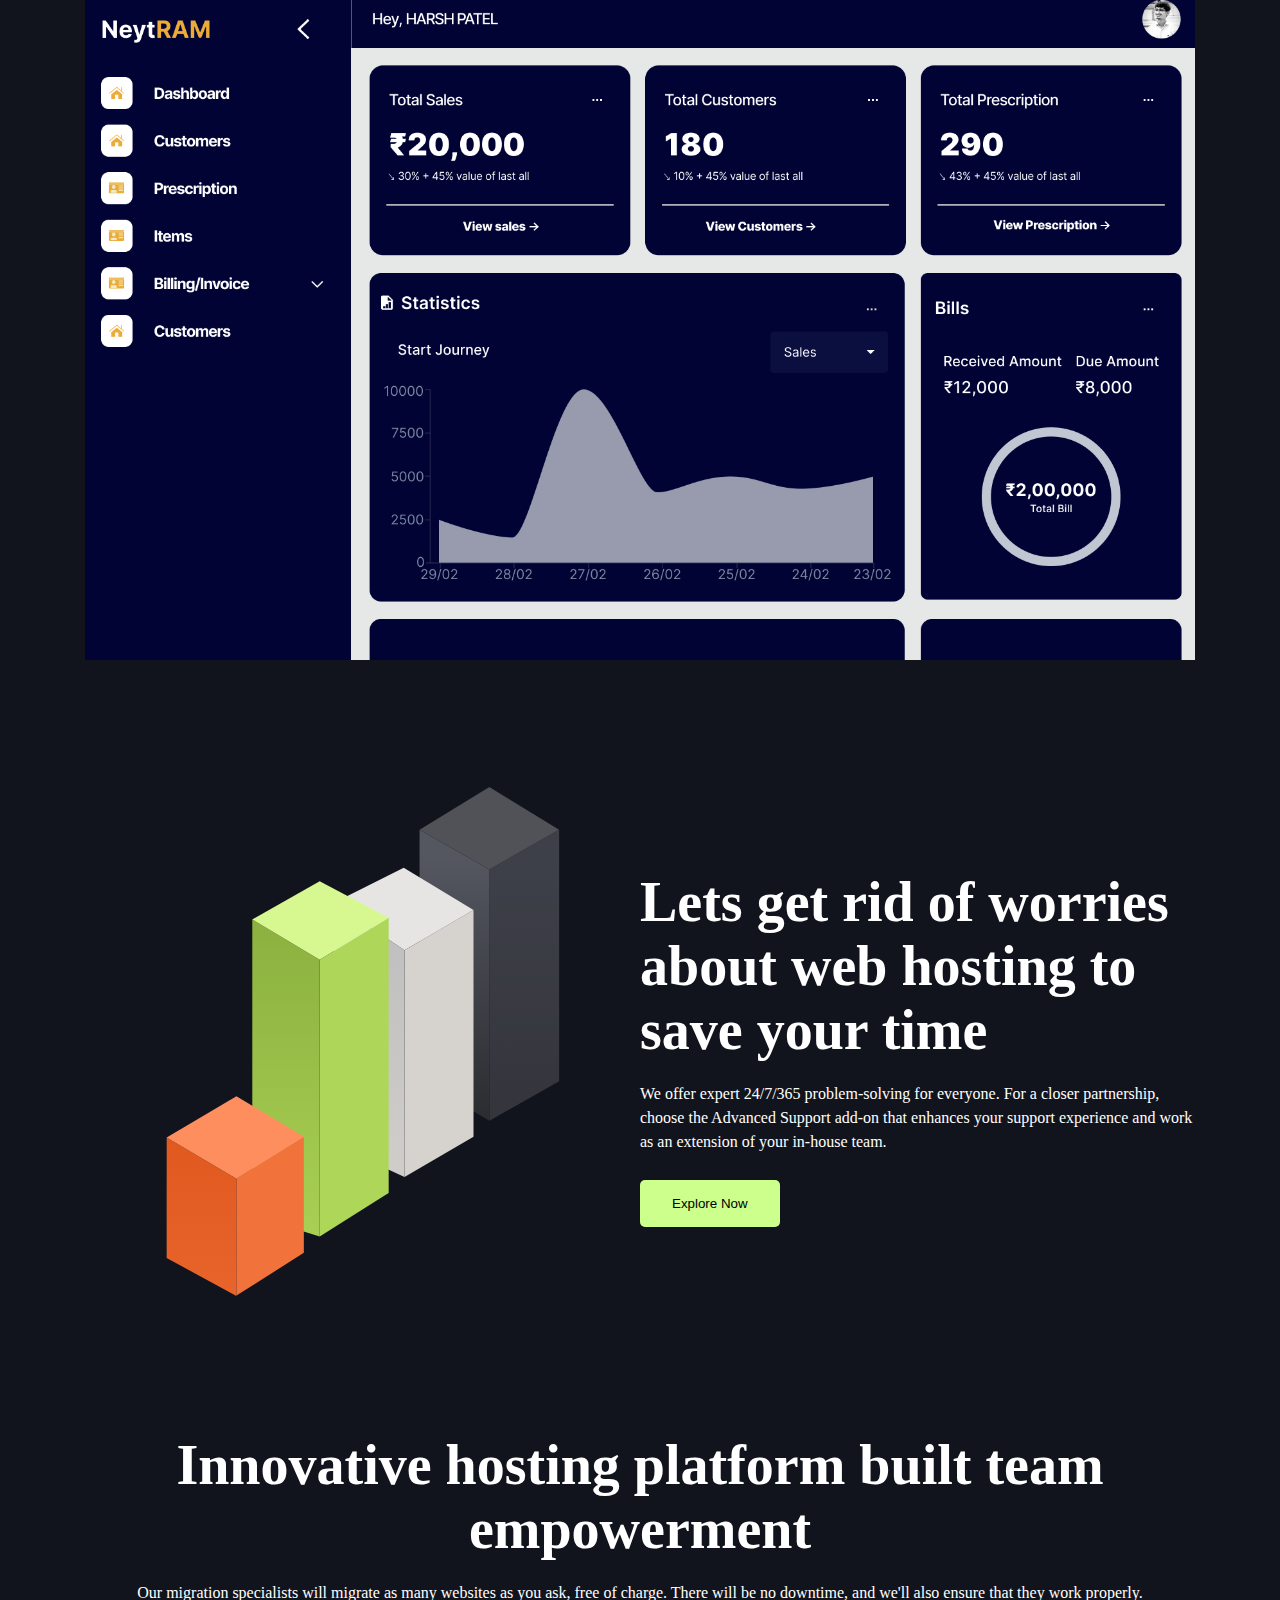
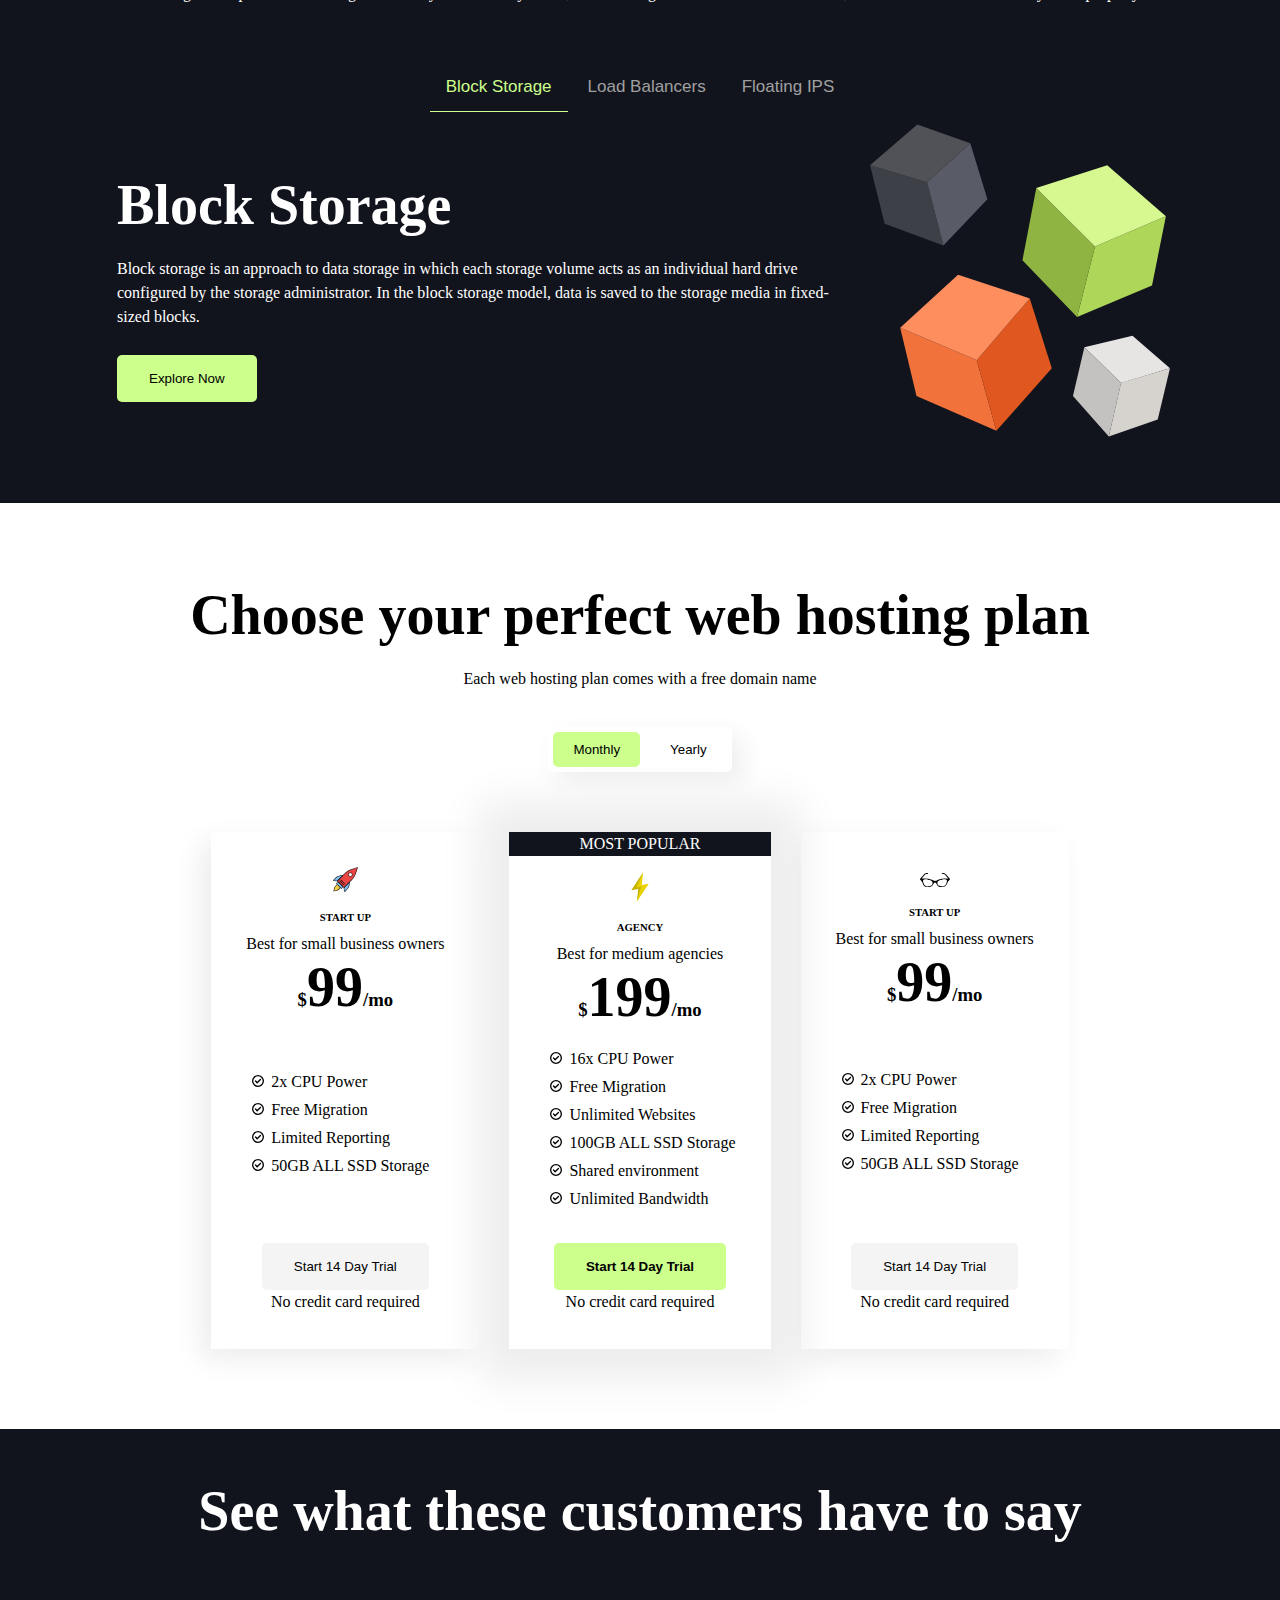
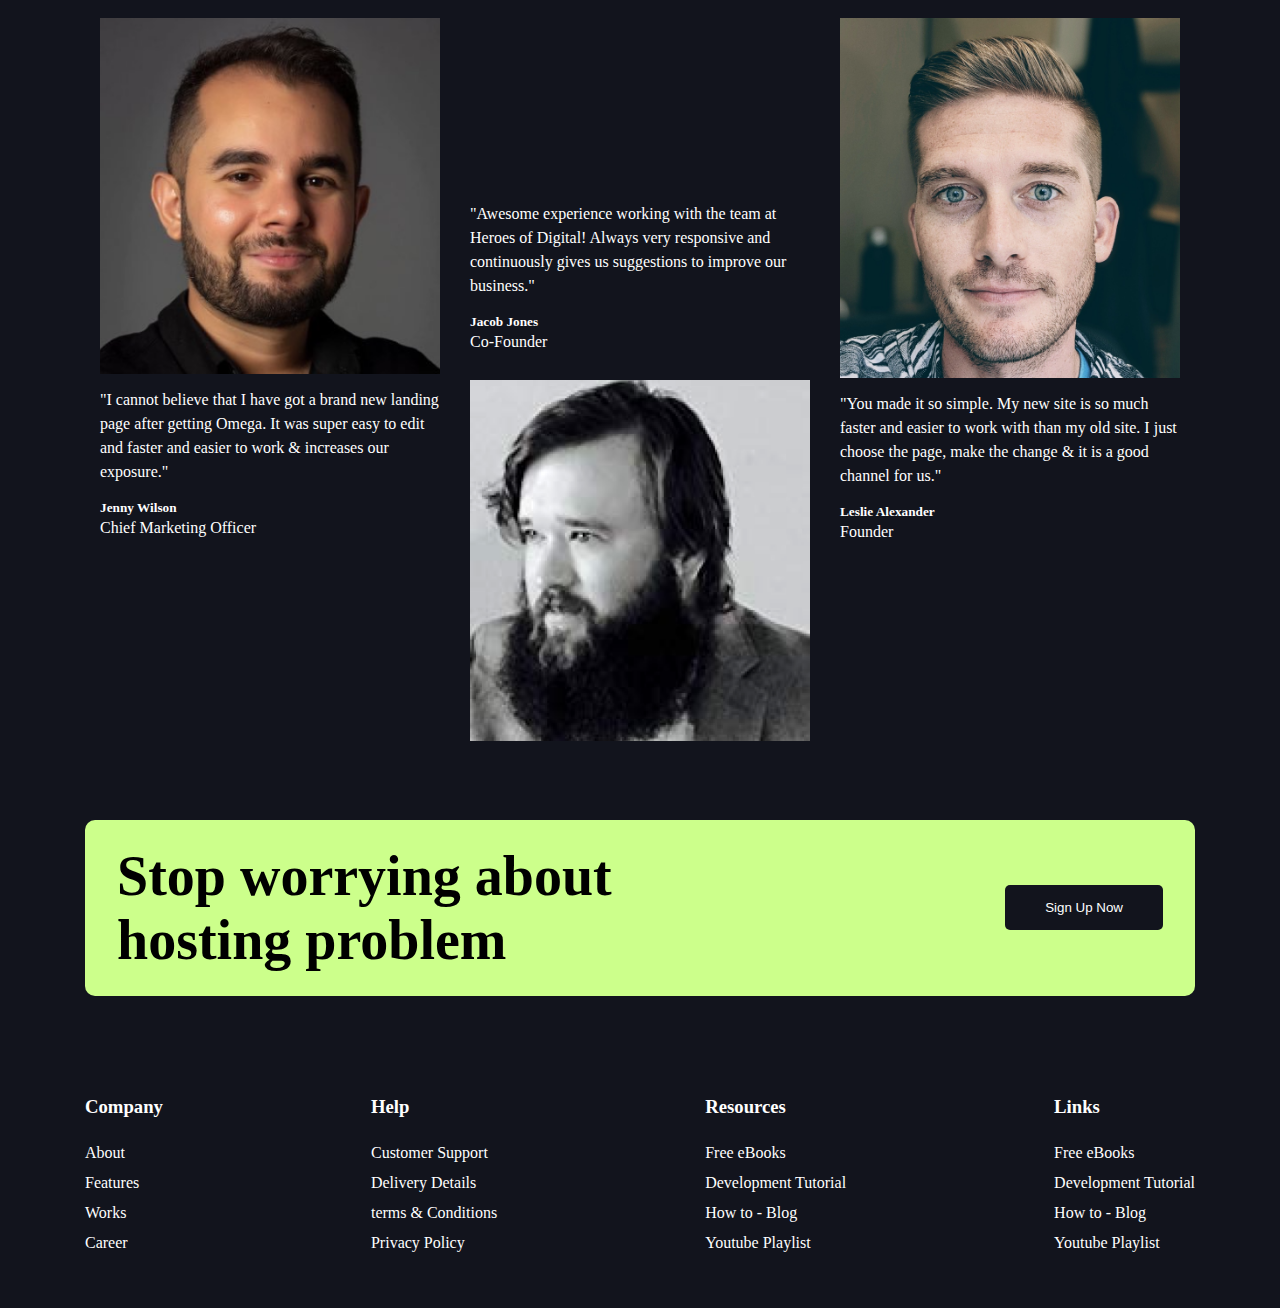
==== commit e65928b2: "data4" ====
--- a/index1.html
+++ b/index1.html
@@ -509,6 +509,7 @@
         .cardgroup {
             display: flex;
             flex-wrap: wrap;
+            margin-bottom: 2rem;
             gap: 1rem;
         }
 
@@ -617,8 +618,7 @@
 
         .prising2 {
             background: #ffffff;
-            box-shadow: 0px 0px 40px 40px #ededed;
-            ;
+            box-shadow: 0px 0px 40px 30px #ededed;
             z-index: 3;
 
         }
@@ -817,8 +817,24 @@
         .footer
         {
             display: flex;
+            gap: 30px;
             flex-wrap: wrap;
             justify-content: space-between;
+        }
+        .footerlist .list-unstyled li a
+        {
+            color: #ffffff;
+        }
+        .footerlist .list-unstyled li
+        {
+            color: #ffffff;
+            line-height: 30px;
+            list-style: none;
+        }
+        .footeritem .headertitle h3
+        {
+            color: #ffffff;
+            margin-bottom: 20px;
         }
     </style>
 </head>
@@ -1032,7 +1048,7 @@
                 </div>
             </div>
 
-            <div class="row tabcontent1" id="Monthly">
+            <div class="row tabcontent1 py-3" id="Monthly">
                 <div class="prising">
                     <div class="prising1">
                         <div class="priseupper text-center">
@@ -1104,7 +1120,7 @@
                 </div>
             </div>
 
-            <div class="row tabcontent1" id="Yearly">
+            <div class="row tabcontent1 py-3" id="Yearly">
                 <div class="prising">
                     <div class="prising1">
                         <div class="priseupper text-center">
